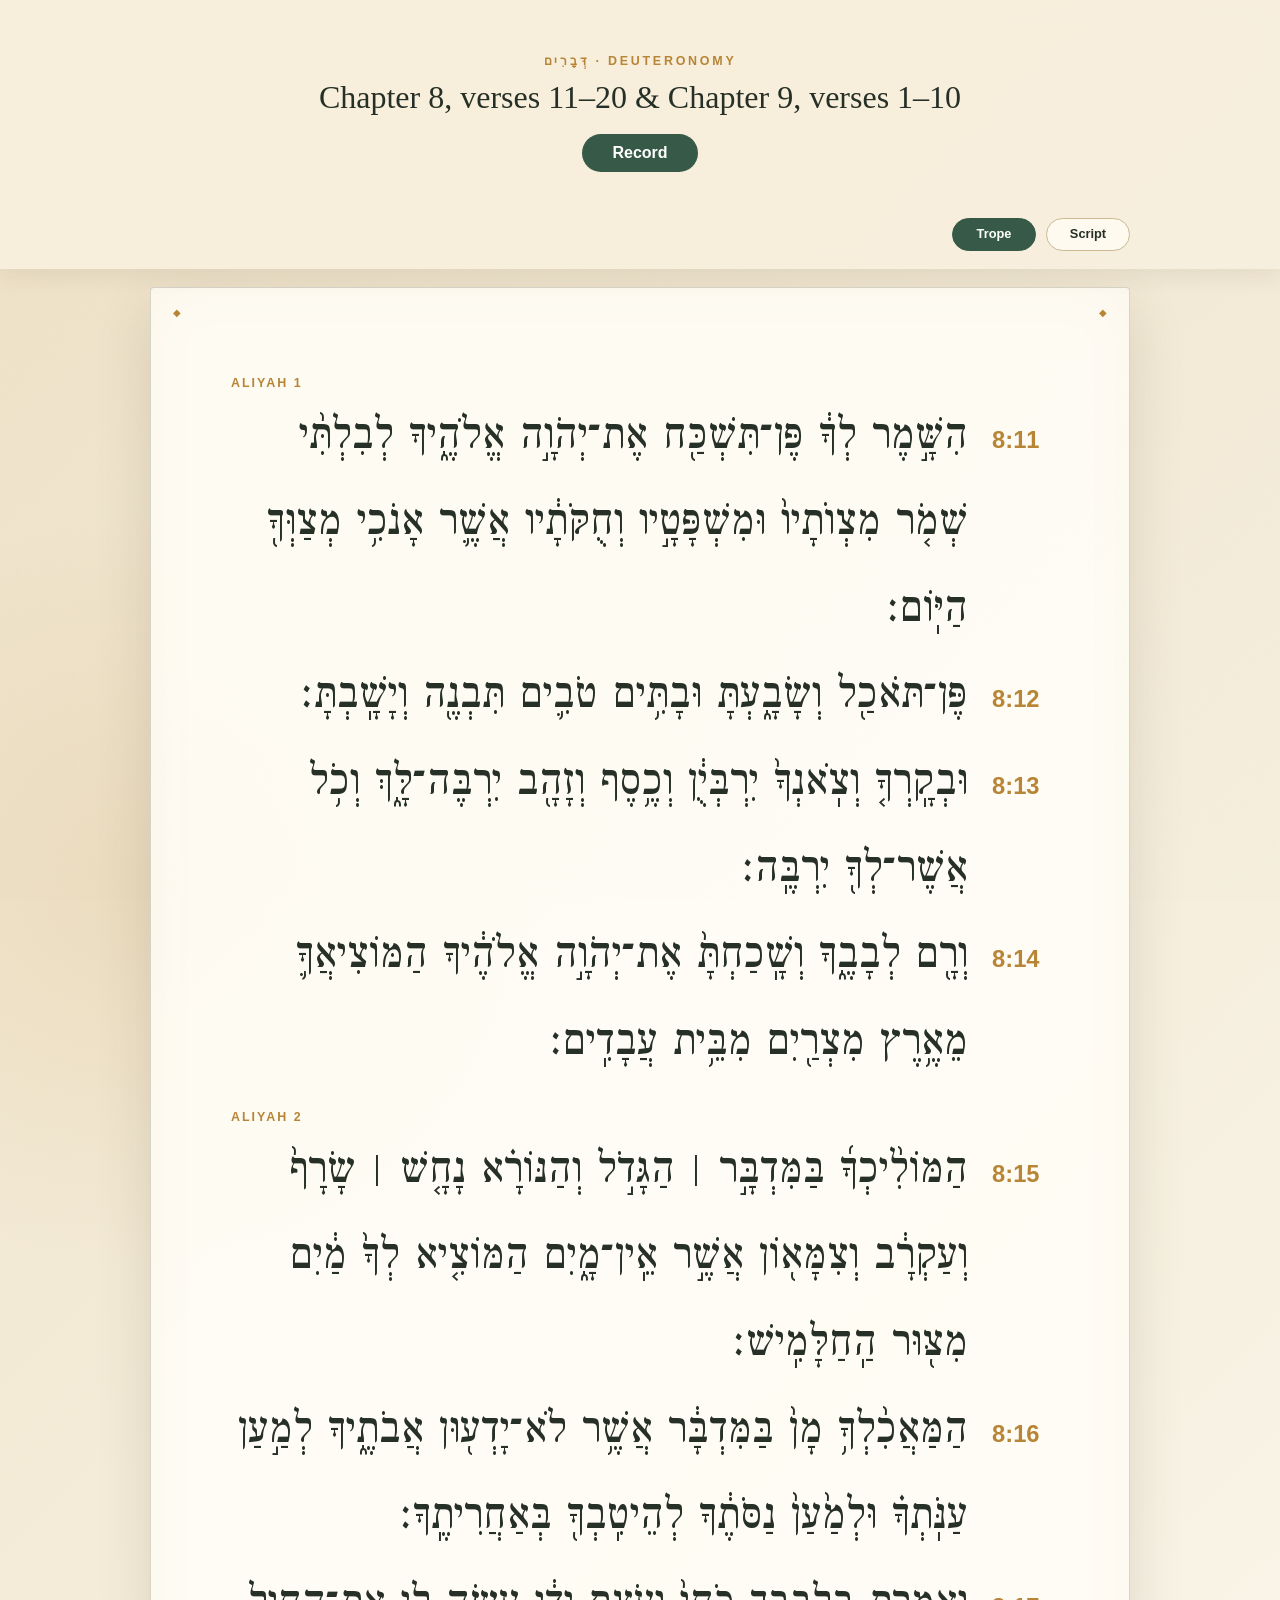
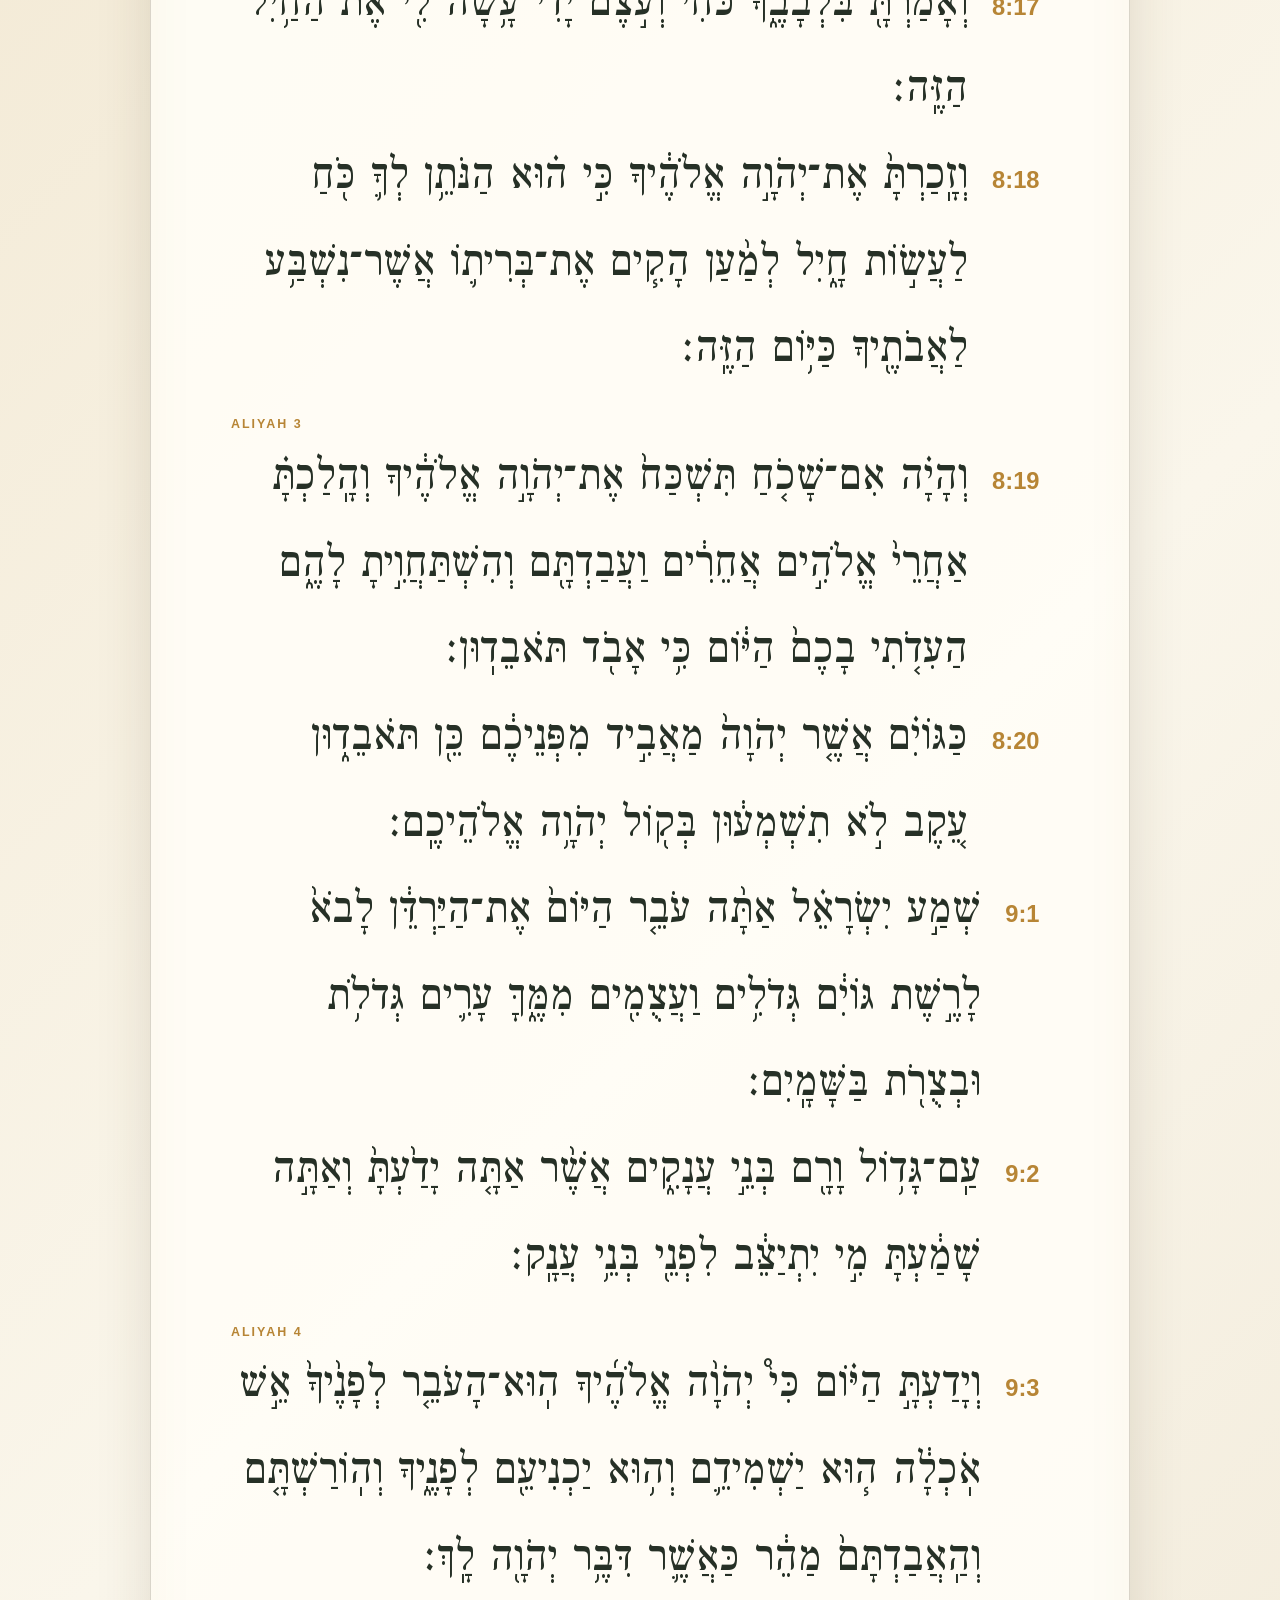
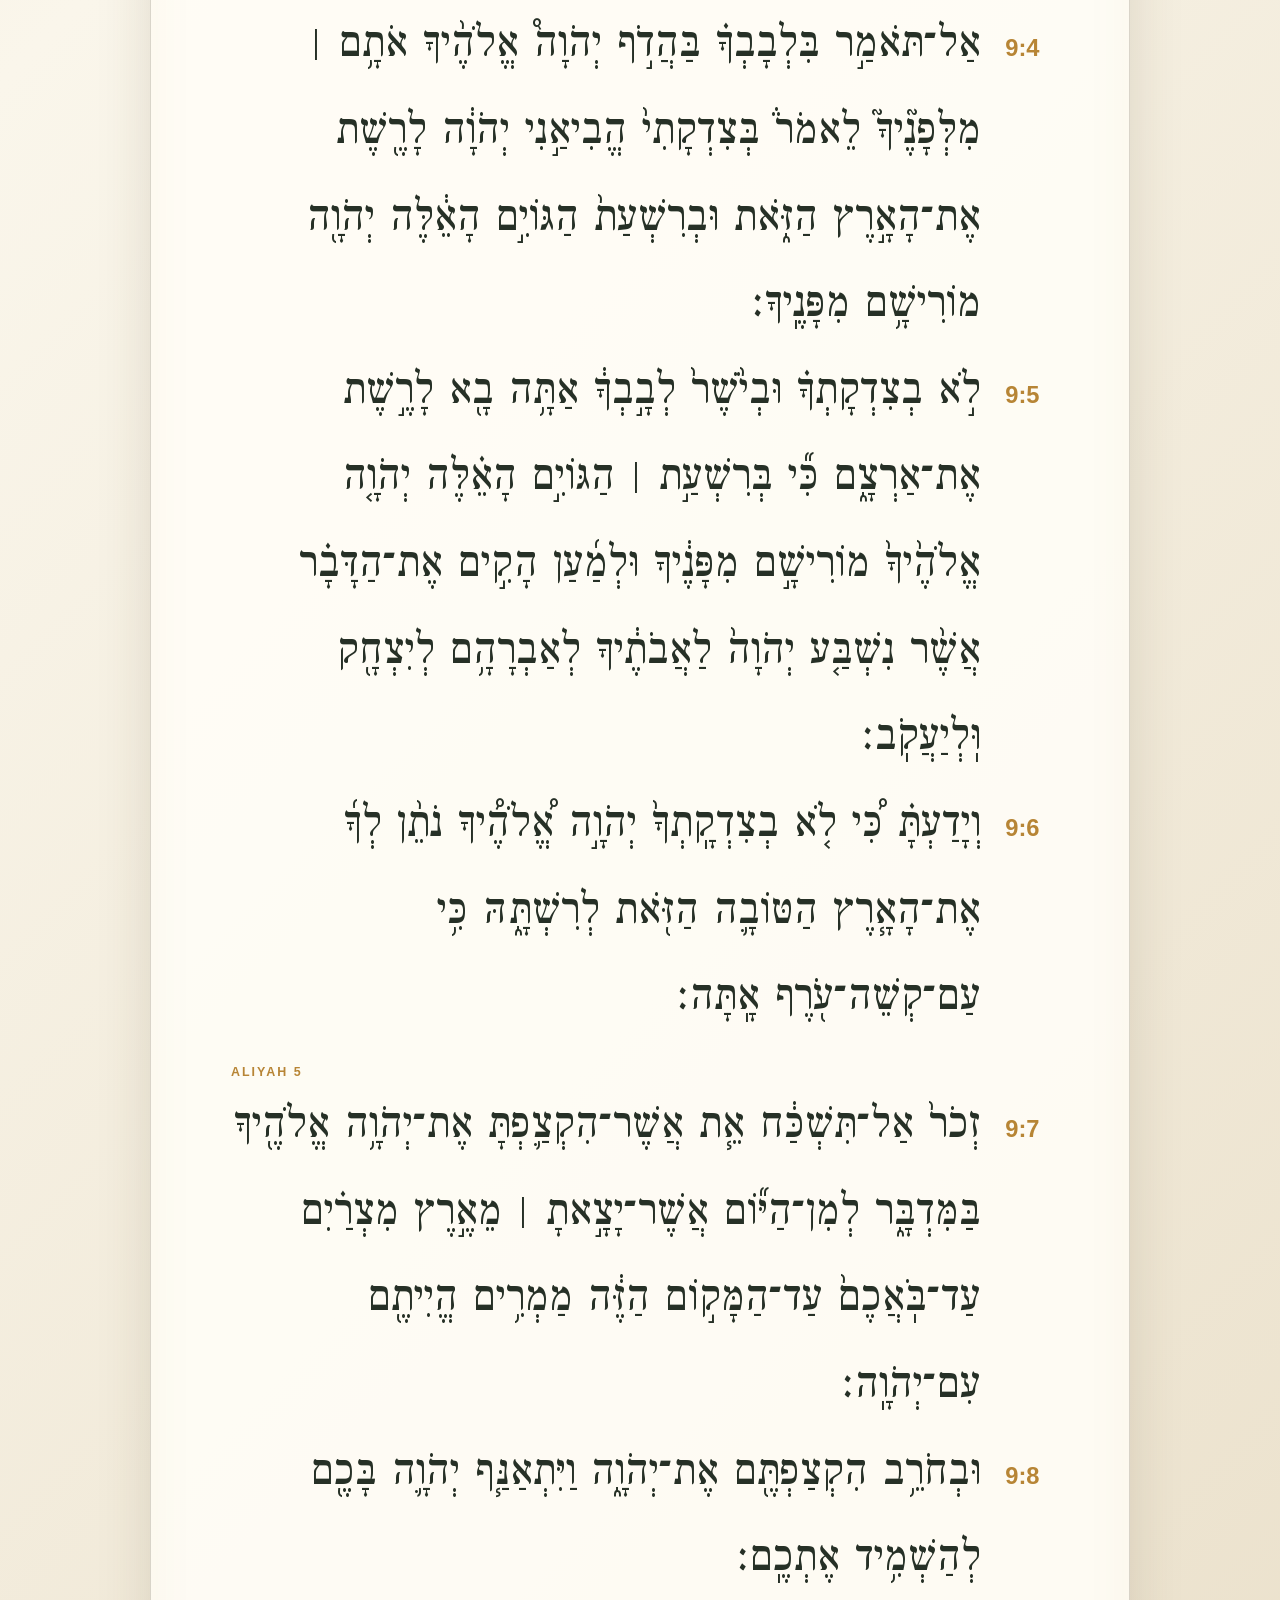
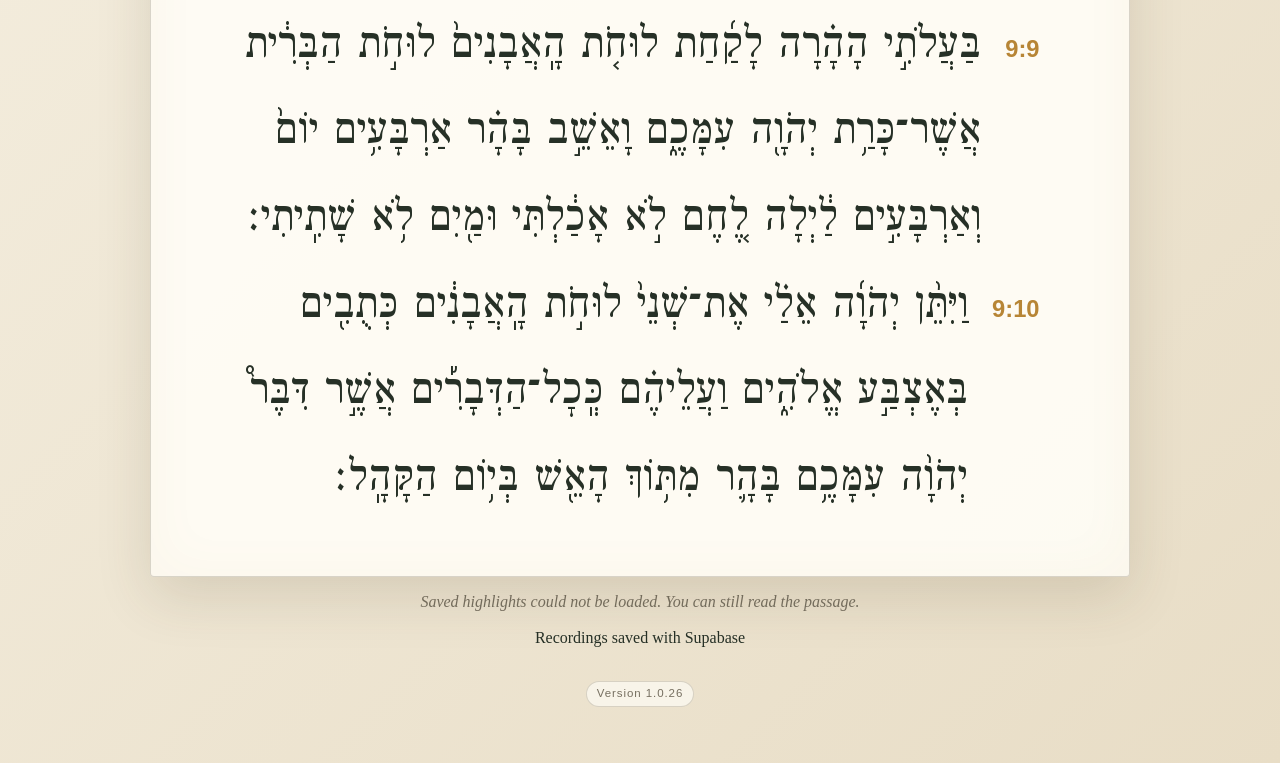
==== index.html @ 8d2f0dd7 "Hide status messages while Torah recording is active" ====
<!doctype html>
<html lang="en">
<head>
  <meta charset="utf-8">
  <meta name="viewport" content="width=device-width, initial-scale=1">
  <meta name="theme-color" content="#f3ead6">
  <title>Deuteronomy 8:11–20; 9:1–10 · Chant the Verses</title>
  <link rel="preconnect" href="https://fonts.googleapis.com">
  <link rel="preconnect" href="https://fonts.gstatic.com" crossorigin>
  <link href="https://fonts.googleapis.com/css2?family=Frank+Ruhl+Libre:wght@400;600;700&display=swap" rel="stylesheet">
  <link rel="stylesheet" href="styles.css?v=1.0.28">
</head>
<body>
  <main class="page">
    <header class="page-header">
      <p class="eyebrow">דְּבָרִים · DEUTERONOMY</p>
      <h1>Chapter 8, verses 11–20 &amp; Chapter 9, verses 1–10</h1>
      <div class="record-controls">
        <button id="record-button" type="button" aria-pressed="false" disabled>Record</button>
        <p id="record-status" role="status"></p>
      </div>

      <div class="display-controls" aria-label="Display options">
        <label class="audio-toggle" for="audio-toggle">
          <span>Audio</span>
          <input id="audio-toggle" type="checkbox" checked>
          <span class="audio-toggle-track" aria-hidden="true"></span>
        </label>
        <span class="display-controls-spacer" aria-hidden="true"></span>
        <button class="display-toggle active" id="trope-toggle" type="button" aria-pressed="true">Trope</button>
        <button class="display-toggle" id="script-toggle" type="button" aria-pressed="false">Script</button>
      </div>
    </header>

    <section class="passage-card" id="passage" aria-label="Deuteronomy chapter 8, verses 11 through 20 and chapter 9, verses 1 through 10"></section>

    <p class="status" id="status" aria-live="polite">Select words to create a phrase, or hover over a saved phrase to hear it.</p>
    <section class="recordings-card" id="current-recording" aria-labelledby="recordings-heading" hidden>
      <h2 id="recordings-heading">Current recording</h2>
      <p>Only your current recording is available here. Times are shown in Pacific time.</p>
      <div class="recordings-scroll">
        <table class="recordings-table">
          <thead><tr><th scope="col">Name</th><th scope="col">Start Time</th><th scope="col">Playback</th><th scope="col">Delete</th></tr></thead>
          <tbody id="recordings-list"></tbody>
        </table>
      </div>
    </section>
    <p class="audio-credit">Recordings saved with Supabase</p>
    <p class="version">Version 1.0.26</p>
  </main>
  <script src="app.js?v=1.0.25"></script>
  <script src="recordings.js?v=1.0.25"></script>
</body>
</html>
---- styles.css ----
@import url('https://fonts.googleapis.com/css2?family=Frank+Ruhl+Libre:wght@400;600;700&display=swap');

@font-face {
  font-family: "Taamey Frank CLM";
  src: url("fonts/taamey-frank/TTF/TaameyFrankCLM-Medium.ttf") format("truetype");
  font-style: normal;
  font-weight: 400;
  font-display: swap;
}

@font-face {
  font-family: "Stam Ashkenaz CLM";
  src: url("fonts/StamAshkenazCLM.ttf") format("truetype");
  font-style: normal;
  font-weight: 400;
  font-display: swap;
}

:root {
  color-scheme: light;
  --ink: #263026;
  --muted: #766f60;
  --paper: #fffdf7;
  --cream: #f3ead6;
  --gold: #b78535;
  --green: #365a47;
}

* { box-sizing: border-box; }

body {
  margin: 0;
  min-height: 100vh;
  color: var(--ink);
  background:
    radial-gradient(circle at 12% 16%, rgba(183,133,53,.12), transparent 24rem),
    linear-gradient(135deg, #eee1c6, #faf6eb 48%, #e8ddc6);
  font-family: Georgia, serif;
}

body::before {
  content: "";
  position: fixed;
  inset: 0;
  pointer-events: none;
  opacity: .15;
  background-image: url("data:image/svg+xml,%3Csvg xmlns='http://www.w3.org/2000/svg' width='90' height='90'%3E%3Cfilter id='n'%3E%3CfeTurbulence type='fractalNoise' baseFrequency='.8' numOctaves='3' stitchTiles='stitch'/%3E%3C/filter%3E%3Crect width='100%25' height='100%25' filter='url(%23n)' opacity='.2'/%3E%3C/svg%3E");
}

.page {
  width: min(980px, calc(100% - 32px));
  margin: 0 auto;
  padding: 72px 0 56px;
  text-align: center;
}

.page-header {
  position: sticky;
  z-index: 20;
  top: 0;
  margin: -72px calc(50% - 50vw) 18px;
  padding: 54px max(16px, calc((100vw - 980px) / 2)) 0;
  background: rgba(247, 239, 221, .96);
  box-shadow: 0 8px 20px rgba(72,57,31,.08);
  backdrop-filter: blur(8px);
}

.eyebrow {
  margin: 0 0 10px;
  color: var(--gold);
  font: 700 .78rem/1.2 Arial, sans-serif;
  letter-spacing: .22em;
}

h1 { margin: 0 0 18px; font-size: clamp(1.35rem, 3vw, 2rem); font-weight: 400; }

.display-controls {
  display: flex;
  justify-content: flex-end;
  gap: 10px;
  margin: 0;
  padding-bottom: 18px;
}

.display-controls-spacer { flex: 1; }

.audio-toggle {
  display: inline-flex;
  align-items: center;
  gap: 9px;
  color: var(--ink);
  cursor: pointer;
  font: 600 .8rem/1 Arial, sans-serif;
}

.audio-toggle input {
  position: absolute;
  width: 1px;
  height: 1px;
  opacity: 0;
}

.audio-toggle-track {
  position: relative;
  width: 42px;
  height: 24px;
  border: 1px solid #cab98f;
  border-radius: 999px;
  background: #e1d8c5;
  transition: background .16s, border-color .16s;
}

.audio-toggle-track::after {
  content: "";
  position: absolute;
  top: 3px;
  left: 3px;
  width: 16px;
  height: 16px;
  border-radius: 50%;
  background: white;
  box-shadow: 0 1px 3px rgba(38,48,38,.35);
  transition: transform .16s;
}

.audio-toggle input:checked + .audio-toggle-track {
  border-color: #294737;
  background: var(--green);
}

.audio-toggle input:checked + .audio-toggle-track::after { transform: translateX(18px); }
.audio-toggle input:focus-visible + .audio-toggle-track { outline: 3px solid rgba(54,90,71,.4); outline-offset: 3px; }
.audio-toggle:has(input:disabled) { color: var(--muted); cursor: default; }
.audio-toggle input:disabled + .audio-toggle-track { opacity: .65; }

.display-toggle {
  min-width: 84px;
  border: 1px solid #cab98f;
  border-radius: 999px;
  padding: 9px 16px;
  color: var(--ink);
  background: #fffaf0;
  cursor: pointer;
  font: 600 .8rem/1 Arial, sans-serif;
}

.display-toggle:hover, .display-toggle.active {
  border-color: var(--green);
  color: white;
  background: var(--green);
}

.display-toggle:focus-visible { outline: 3px solid rgba(54,90,71,.4); outline-offset: 3px; }

.passage-card {
  position: relative;
  display: block;
  width: 100%;
  padding: clamp(54px, 8vw, 88px) clamp(25px, 7vw, 80px) 50px;
  border: 1px solid rgba(82,70,45,.22);
  border-radius: 4px;
  color: var(--ink);
  background: rgba(255,253,247,.91);
  box-shadow: 0 20px 55px rgba(72,57,31,.14), inset 0 0 55px rgba(183,133,53,.04);
}

.passage-card::before, .passage-card::after {
  content: "◆";
  position: absolute;
  top: 18px;
  color: var(--gold);
  font-size: .65rem;
}
.passage-card::before { left: 22px; }
.passage-card::after { right: 22px; }

.aliyah-heading {
  margin: 1.65em 0 .45em;
  color: var(--gold);
  font: 700 .78rem/1.2 Arial, sans-serif;
  letter-spacing: .16em;
  text-align: left;
  text-transform: uppercase;
}

.aliyah-heading:first-child { margin-top: 0; }

.verse-row {
  display: flex;
  align-items: baseline;
  gap: .35em;
  text-align: right;
  font-family: "Taamey Frank CLM", "FrankRuehl", "Frank Ruhl Libre", "Times New Roman", serif;
  font-size: clamp(1.7rem, 4.1vw, 2.85rem);
  line-height: 1.9;
}

.verse-number {
  direction: ltr;
  flex: 0 0 auto;
  border: 0;
  border-radius: 999px;
  padding: .15em .4em;
  color: var(--gold);
  background: transparent;
  cursor: pointer;
  font: 600 .52em/1 Arial, sans-serif;
}

.verse-number:hover, .verse-number.playing { color: white; background: var(--green); }
.verse-number:focus-visible { outline: 3px solid rgba(54,90,71,.4); outline-offset: 3px; }
.verse-number:disabled { opacity: .55; cursor: wait; }
.verse-line { unicode-bidi: isolate; }
.word {
  border-radius: .12em;
  box-decoration-break: clone;
  -webkit-box-decoration-break: clone;
}
.word.highlight-1 { color: #76500f; background: #f3d88e; }
.word.highlight-2 { color: #244b3a; background: #bcdac8; }
.word-space.highlight-1 { background: #f3d88e; }
.word-space.highlight-2 { background: #bcdac8; }
.word[data-group-id], .word-space[data-group-id] { cursor: pointer; }
.word.audio-active {
  color: #17251d;
  font-weight: 700;
}
.word-space.audio-active { font-weight: 700; }

.group-audio-controls {
  display: inline-flex;
  direction: ltr;
  gap: 3px;
  margin: 0 .2em;
  vertical-align: middle;
}

.group-audio-button {
  display: inline-grid;
  width: 2em;
  height: 2em;
  place-items: center;
  border: 1px solid #cab98f;
  border-radius: 999px;
  padding: 0;
  color: var(--green);
  background: #fffaf0;
  cursor: pointer;
  font: 600 .34em/1 Arial, sans-serif;
}

/* Temporarily hide the optional audio controls. */
.audio-toggle,
.group-audio-controls { display: none; }

.group-audio-button:hover { color: white; background: var(--green); border-color: var(--green); }
.group-audio-button.record-group { color: #a43f32; }
.group-audio-button.recording { color: white; background: #a43f32; border-color: #a43f32; animation: recording-pulse 1.2s infinite; }
.group-audio-button:disabled { opacity: .55; cursor: wait; }

@keyframes recording-pulse { 50% { transform: scale(.88); opacity: .75; } }

.script-mode .verse-row {
  font-family: "Stam Ashkenaz CLM", "Taamey Frank CLM", "Frank Ruhl Libre", serif;
  line-height: 1.65;
}

.script-mode .word[class*="highlight-"], .script-mode .word-space[class*="highlight-"] { color: inherit; background: transparent; }
.script-mode .audio-active { font-weight: inherit; }

.corner { position: absolute; top: 16px; left: 50%; transform: translateX(-50%); color: var(--gold); font-family: "FrankRuehl", "Frank Ruhl Libre", serif; }

.verse-text {
  display: block;
  font-family: "Taamey Frank CLM", "FrankRuehl", "Frank Ruhl Libre", "Times New Roman", serif;
  font-size: clamp(2.15rem, 6.2vw, 4.8rem);
  font-weight: 400;
  line-height: 1.95;
  unicode-bidi: isolate;
}

.verse-text span {
  display: inline-block;
  padding: 0 .035em;
  border-radius: .12em;
  transition: color .16s, background .16s, transform .16s;
}


.verse-text span.active { color: #8a5b12; background: #f6e8c5; transform: translateY(-2px); }
.play-hint { display: block; margin-top: 18px; color: var(--muted); direction: ltr; font: .75rem/1 Arial, sans-serif; letter-spacing: .12em; text-transform: uppercase; }
.play-icon { color: var(--gold); margin-right: 6px; }

.controls { display: flex; justify-content: center; align-items: center; gap: 20px; margin: 24px 0 8px; }
.play-button, select { border: 1px solid #cab98f; background: #fffaf0; color: var(--ink); border-radius: 999px; padding: 10px 18px; font: 600 .85rem Arial, sans-serif; }
.play-button { cursor: pointer; }
.play-button:hover { background: var(--green); color: white; border-color: var(--green); }
.controls label { color: var(--muted); font: .78rem Arial, sans-serif; }
select { margin-left: 6px; padding: 8px 12px; }
.status { min-height: 1.3em; color: var(--muted); font-style: italic; }
.version {
  display: inline-block;
  margin: 18px 0 0;
  border: 1px solid rgba(82,70,45,.2);
  border-radius: 999px;
  padding: 6px 10px;
  color: var(--muted);
  background: rgba(255,253,247,.65);
  font: .72rem/1 Arial, sans-serif;
  letter-spacing: .08em;
}

.translation { max-width: 650px; margin: 38px auto 0; padding-top: 25px; border-top: 1px solid rgba(82,70,45,.2); }
.translation h2 { margin: 0 0 8px; color: var(--gold); font: 700 .72rem Arial, sans-serif; letter-spacing: .18em; text-transform: uppercase; }
.translation p { margin: 0; font-size: 1.08rem; line-height: 1.65; }

@media (max-width: 560px) {
  .page { padding-top: 38px; }
  .page-header { margin-top: -38px; padding-top: 28px; }
  .verse-text { line-height: 1.8; }
  .controls { flex-direction: column; gap: 10px; }
}

@media (prefers-reduced-motion: reduce) { * { transition: none !important; animation: none !important; } }
.record-controls { margin: 0 auto 16px; }
#record-button { padding: 10px 30px; border: 0; border-radius: 24px; background: var(--green); color: white; font: 600 1rem Arial, sans-serif; cursor: pointer; }
#record-button[aria-pressed="true"] { background: #a63232; }
#record-button:disabled { opacity: .6; cursor: wait; }
#record-status { margin: 10px 0 0; min-height: 1.4em; color: var(--muted); font: .9rem Arial, sans-serif; }
#record-button[aria-pressed="true"] + #record-status { display: none; }
.recordings-card { margin: 24px 0; padding: 20px; background: var(--paper); border: 1px solid #d9c9a8; border-radius: 12px; }
.recordings-card h2 { margin-top: 0; font-weight: 400; }
.recordings-card p { color: var(--muted); font-size: .85rem; }
.recordings-scroll { overflow-x: auto; }
.recordings-table { width: 100%; border-collapse: collapse; text-align: left; font: .9rem Arial, sans-serif; }
.recordings-table th, .recordings-table td { padding: 12px 8px; border-bottom: 1px solid #e4dac5; }
.recordings-table input { width: 100%; min-width: 130px; padding: 8px; border: 1px solid #d9c9a8; border-radius: 5px; background: transparent; color: var(--ink); }
.recordings-table audio { width: 240px; }
.recordings-table button { padding: 8px 12px; border: 1px solid #c5a6a0; border-radius: 5px; background: transparent; color: #942f2f; cursor: pointer; }
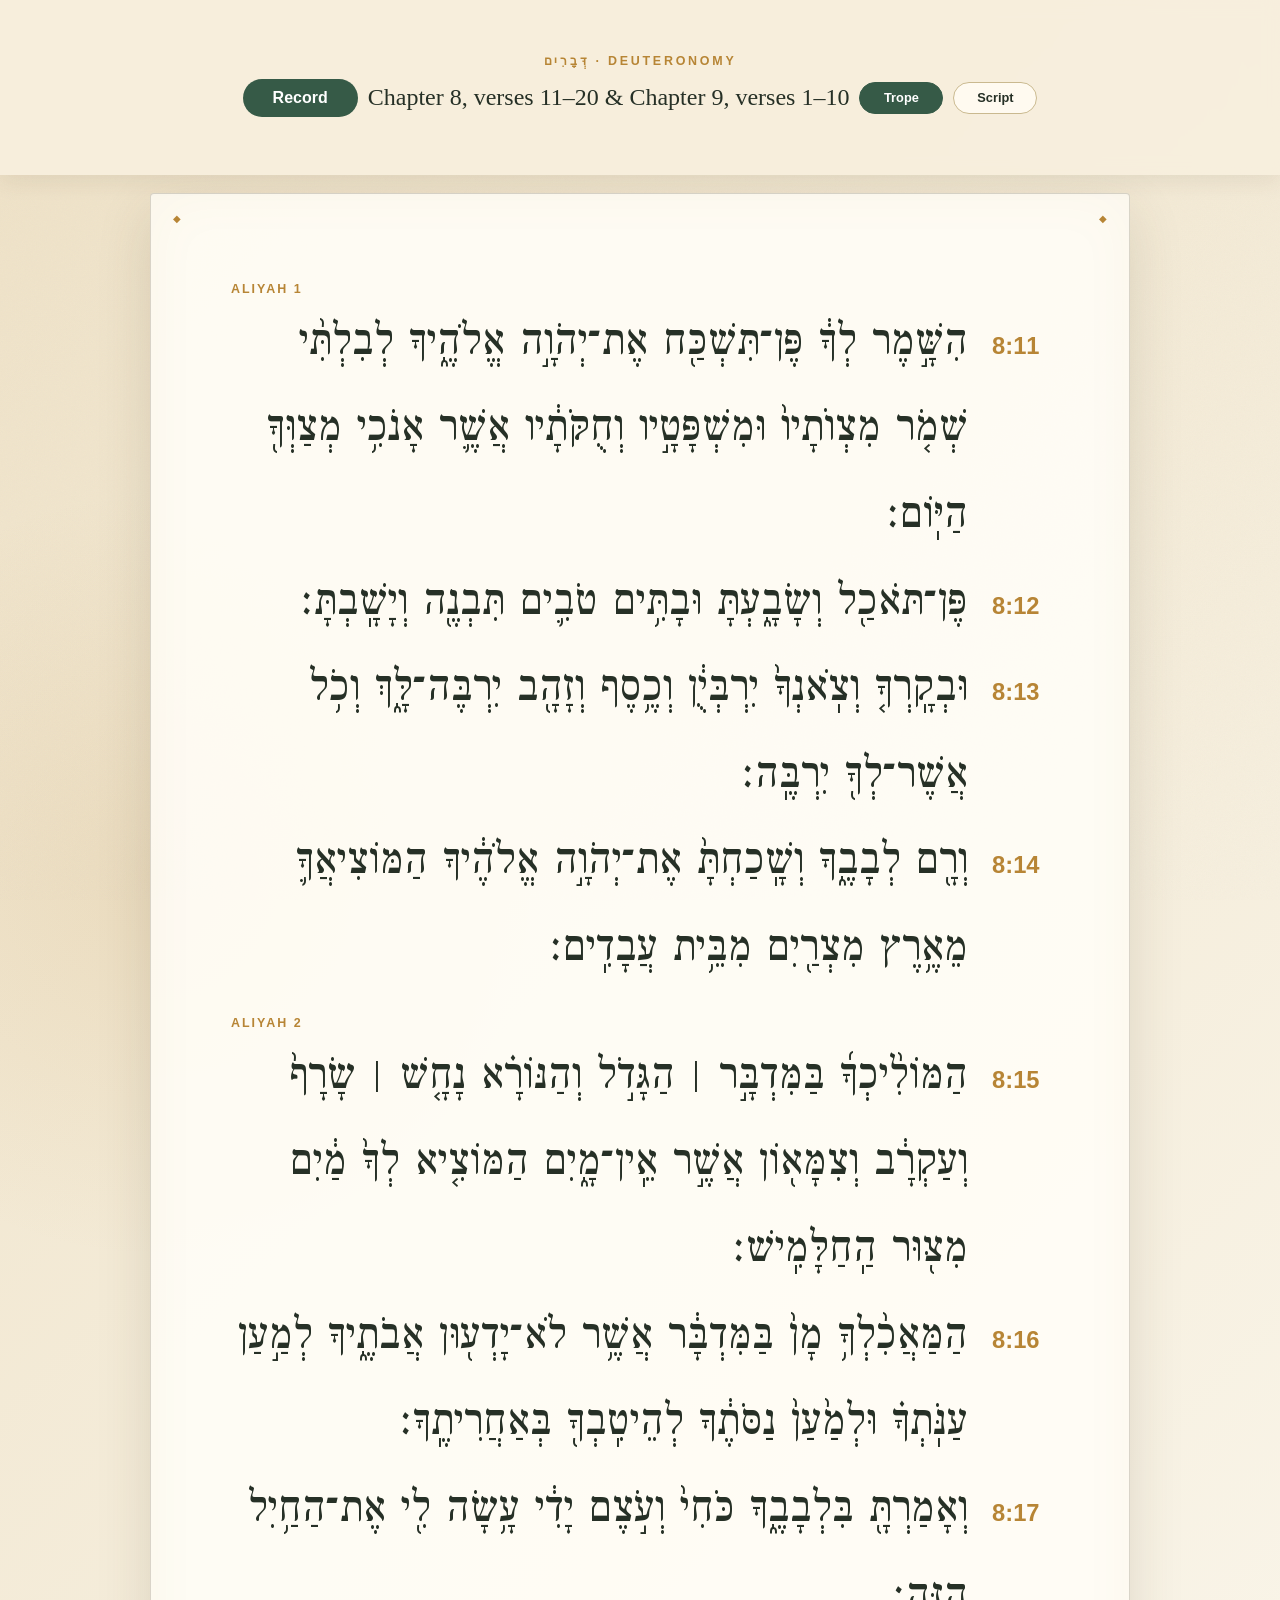
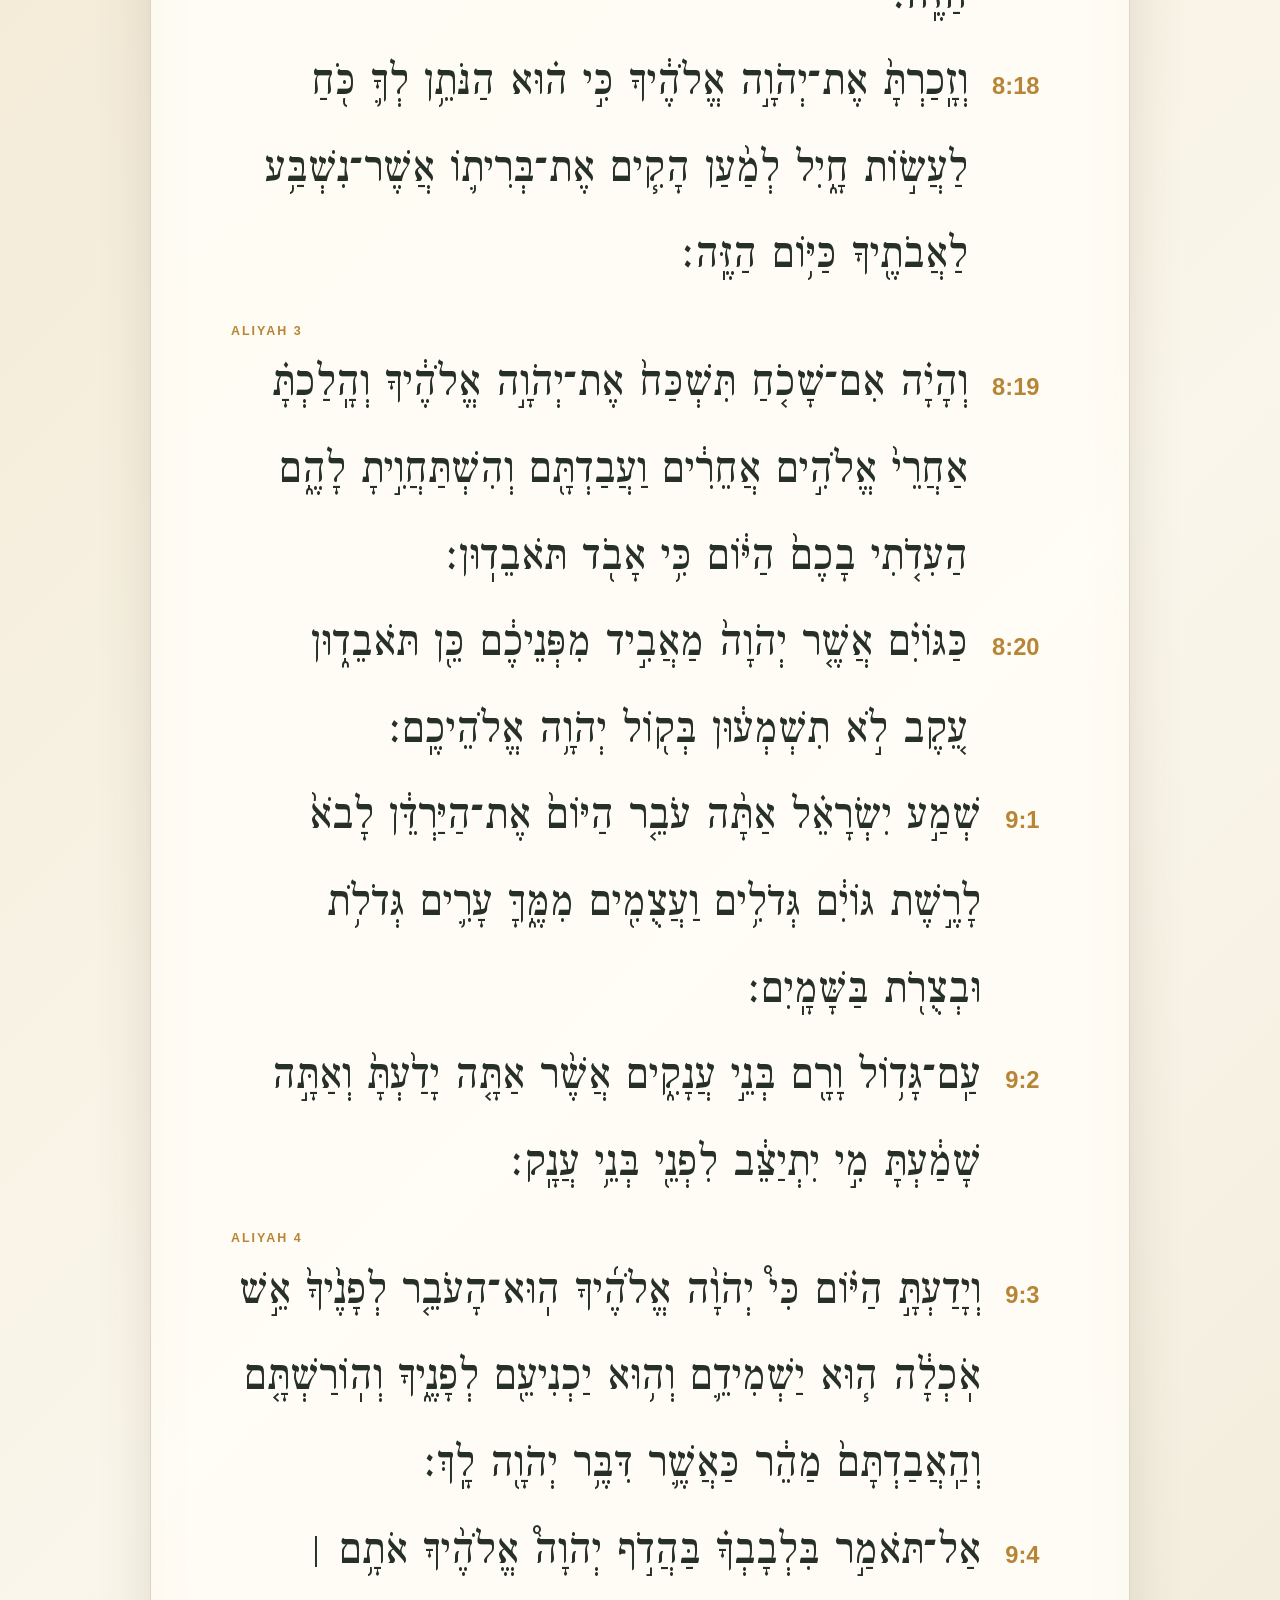
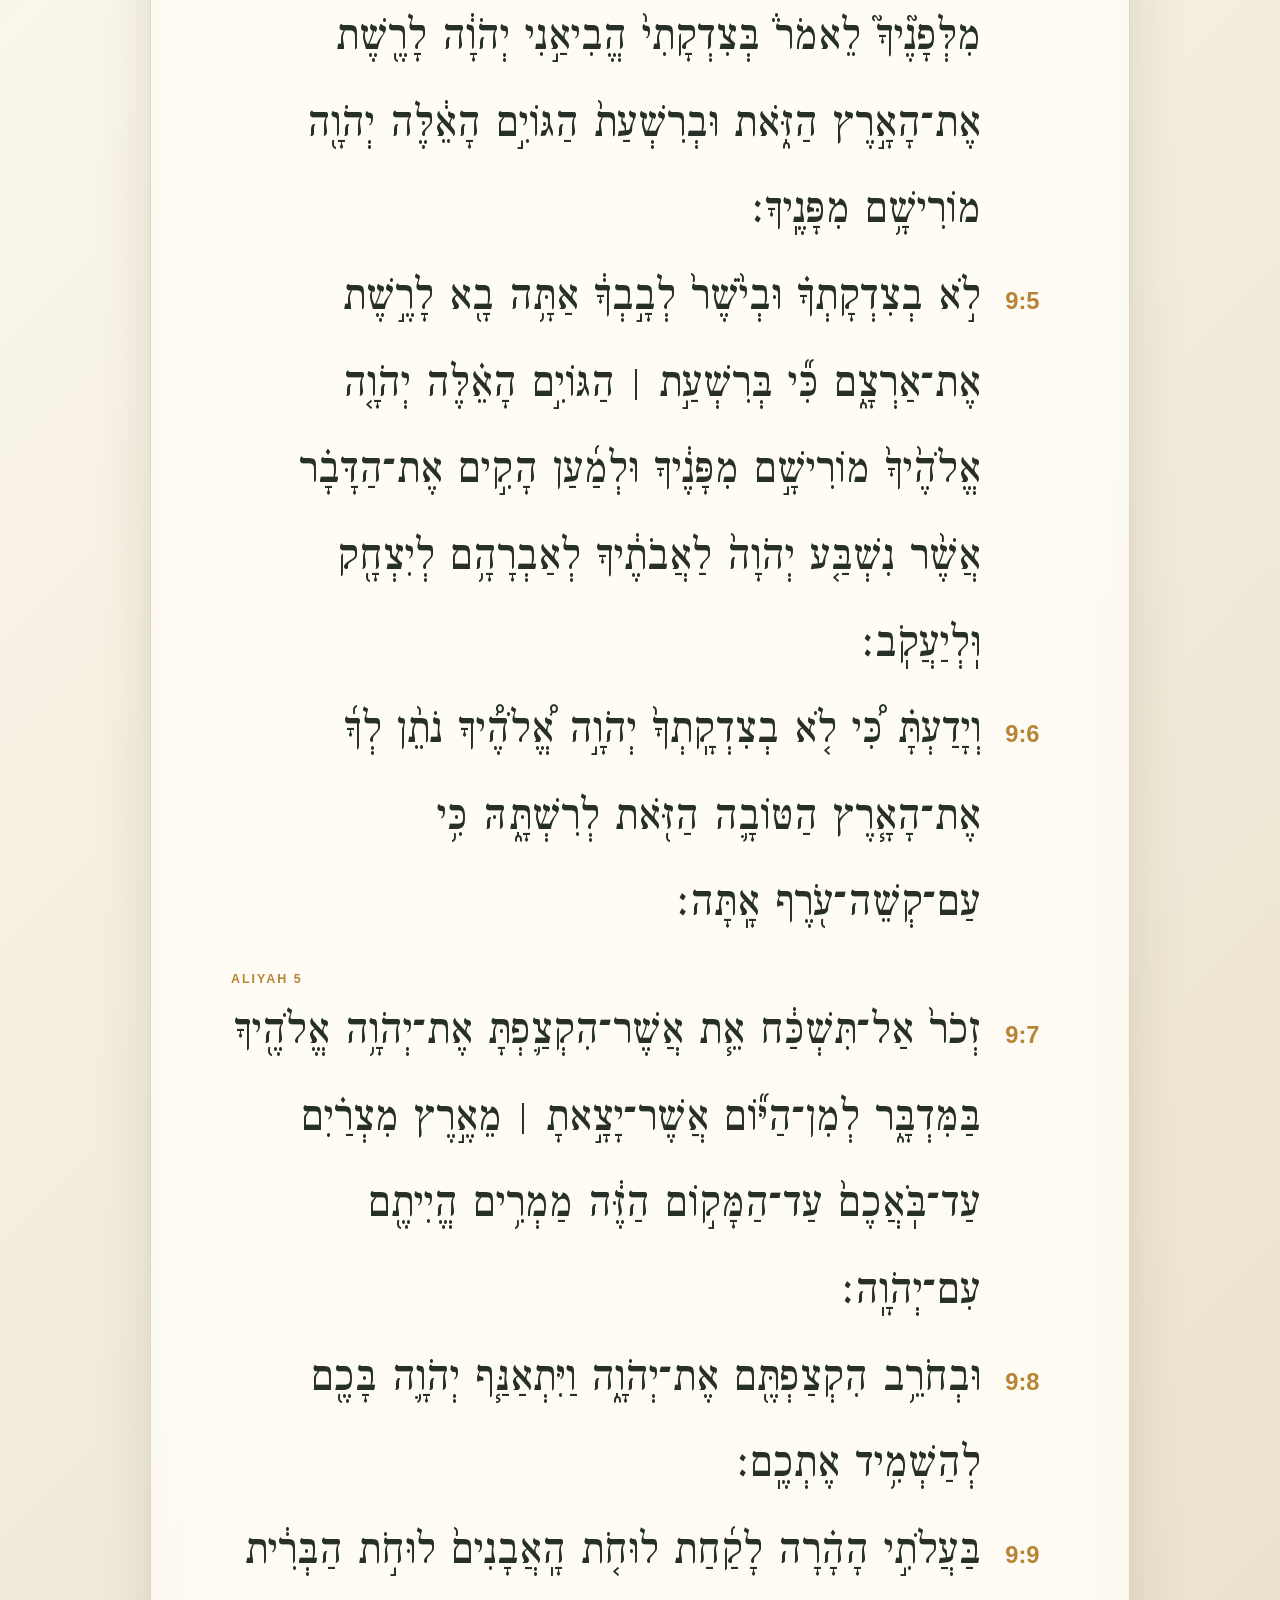
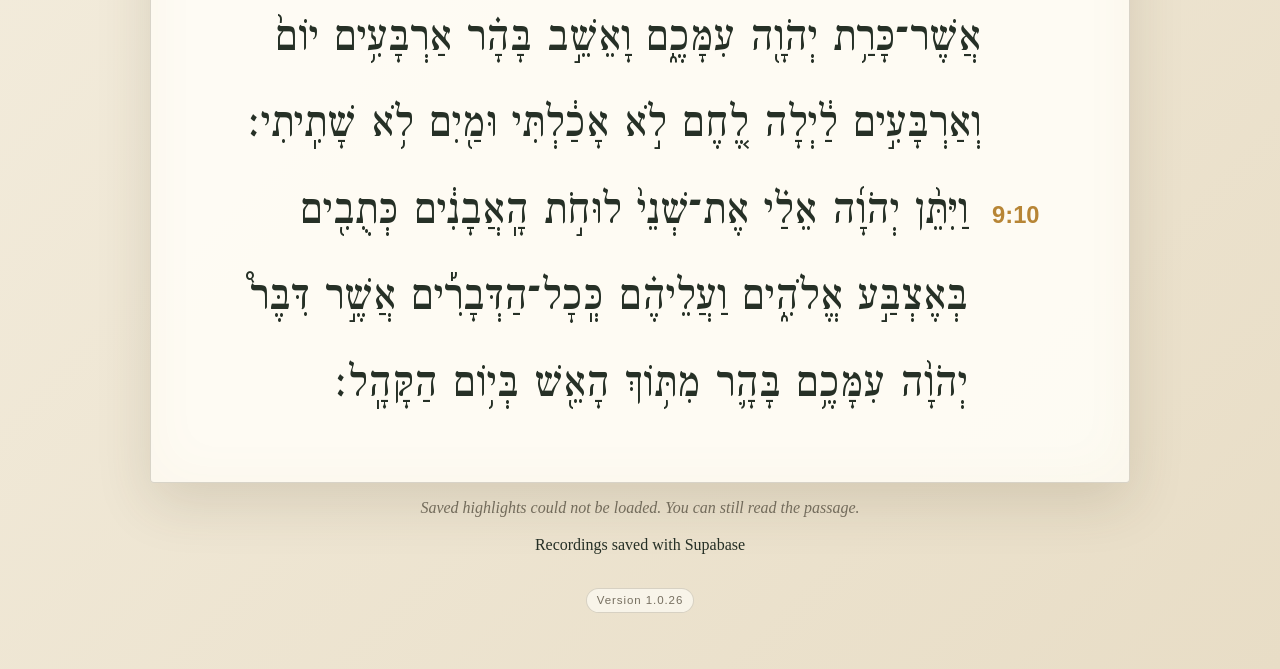
==== commit b617ab5d: "Rearrange passage heading controls" ====
--- a/index.html
+++ b/index.html
@@ -8,27 +8,28 @@
   <link rel="preconnect" href="https://fonts.googleapis.com">
   <link rel="preconnect" href="https://fonts.gstatic.com" crossorigin>
   <link href="https://fonts.googleapis.com/css2?family=Frank+Ruhl+Libre:wght@400;600;700&display=swap" rel="stylesheet">
-  <link rel="stylesheet" href="styles.css?v=1.0.28">
+  <link rel="stylesheet" href="styles.css?v=1.0.29">
 </head>
 <body>
   <main class="page">
     <header class="page-header">
       <p class="eyebrow">דְּבָרִים · DEUTERONOMY</p>
-      <h1>Chapter 8, verses 11–20 &amp; Chapter 9, verses 1–10</h1>
-      <div class="record-controls">
+      <div class="passage-heading">
         <button id="record-button" type="button" aria-pressed="false" disabled>Record</button>
-        <p id="record-status" role="status"></p>
+        <h1>Chapter 8, verses 11–20 &amp; Chapter 9, verses 1–10</h1>
+        <div class="display-controls" role="group" aria-label="Display options">
+          <button class="display-toggle active" id="trope-toggle" type="button" aria-pressed="true">Trope</button>
+          <button class="display-toggle" id="script-toggle" type="button" aria-pressed="false">Script</button>
+        </div>
       </div>
+      <p id="record-status" role="status"></p>
 
-      <div class="display-controls" aria-label="Display options">
+      <div class="audio-controls">
         <label class="audio-toggle" for="audio-toggle">
           <span>Audio</span>
           <input id="audio-toggle" type="checkbox" checked>
           <span class="audio-toggle-track" aria-hidden="true"></span>
         </label>
-        <span class="display-controls-spacer" aria-hidden="true"></span>
-        <button class="display-toggle active" id="trope-toggle" type="button" aria-pressed="true">Trope</button>
-        <button class="display-toggle" id="script-toggle" type="button" aria-pressed="false">Script</button>
       </div>
     </header>
 
--- a/styles.css
+++ b/styles.css
@@ -72,17 +72,27 @@
   letter-spacing: .22em;
 }
 
-h1 { margin: 0 0 18px; font-size: clamp(1.35rem, 3vw, 2rem); font-weight: 400; }
+.passage-heading {
+  display: flex;
+  flex-wrap: wrap;
+  justify-content: center;
+  align-items: center;
+  gap: 10px;
+}
+
+.passage-heading h1 {
+  max-width: calc(100% - 10rem);
+  margin: 0;
+  font-size: clamp(1rem, 2.2vw, 1.5rem);
+  font-weight: 400;
+}
 
 .display-controls {
   display: flex;
-  justify-content: flex-end;
   gap: 10px;
-  margin: 0;
-  padding-bottom: 18px;
-}
-
-.display-controls-spacer { flex: 1; }
+}
+
+.audio-controls { padding: 10px 0 18px; text-align: left; }
 
 .audio-toggle {
   display: inline-flex;
@@ -322,12 +332,11 @@
 }
 
 @media (prefers-reduced-motion: reduce) { * { transition: none !important; animation: none !important; } }
-.record-controls { margin: 0 auto 16px; }
 #record-button { padding: 10px 30px; border: 0; border-radius: 24px; background: var(--green); color: white; font: 600 1rem Arial, sans-serif; cursor: pointer; }
 #record-button[aria-pressed="true"] { background: #a63232; }
 #record-button:disabled { opacity: .6; cursor: wait; }
 #record-status { margin: 10px 0 0; min-height: 1.4em; color: var(--muted); font: .9rem Arial, sans-serif; }
-#record-button[aria-pressed="true"] + #record-status { display: none; }
+.passage-heading:has(#record-button[aria-pressed="true"]) + #record-status { display: none; }
 .recordings-card { margin: 24px 0; padding: 20px; background: var(--paper); border: 1px solid #d9c9a8; border-radius: 12px; }
 .recordings-card h2 { margin-top: 0; font-weight: 400; }
 .recordings-card p { color: var(--muted); font-size: .85rem; }
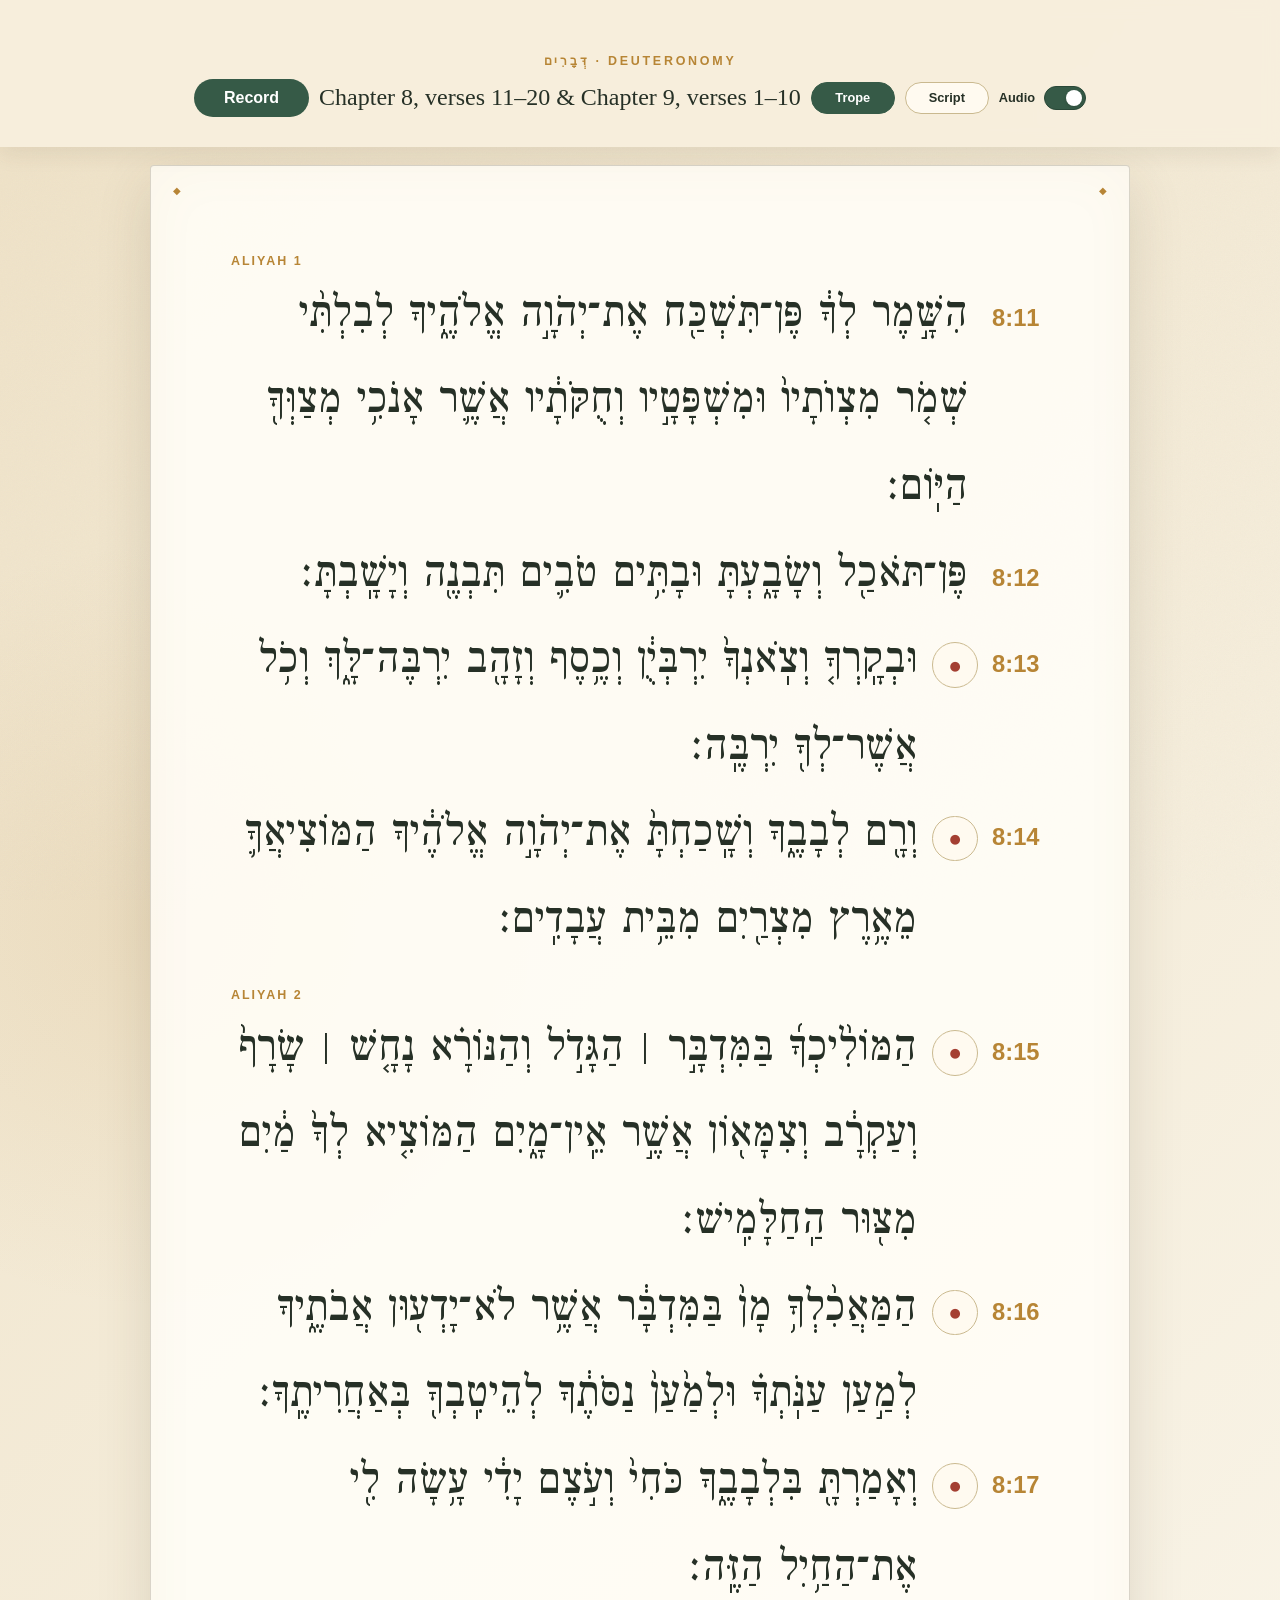
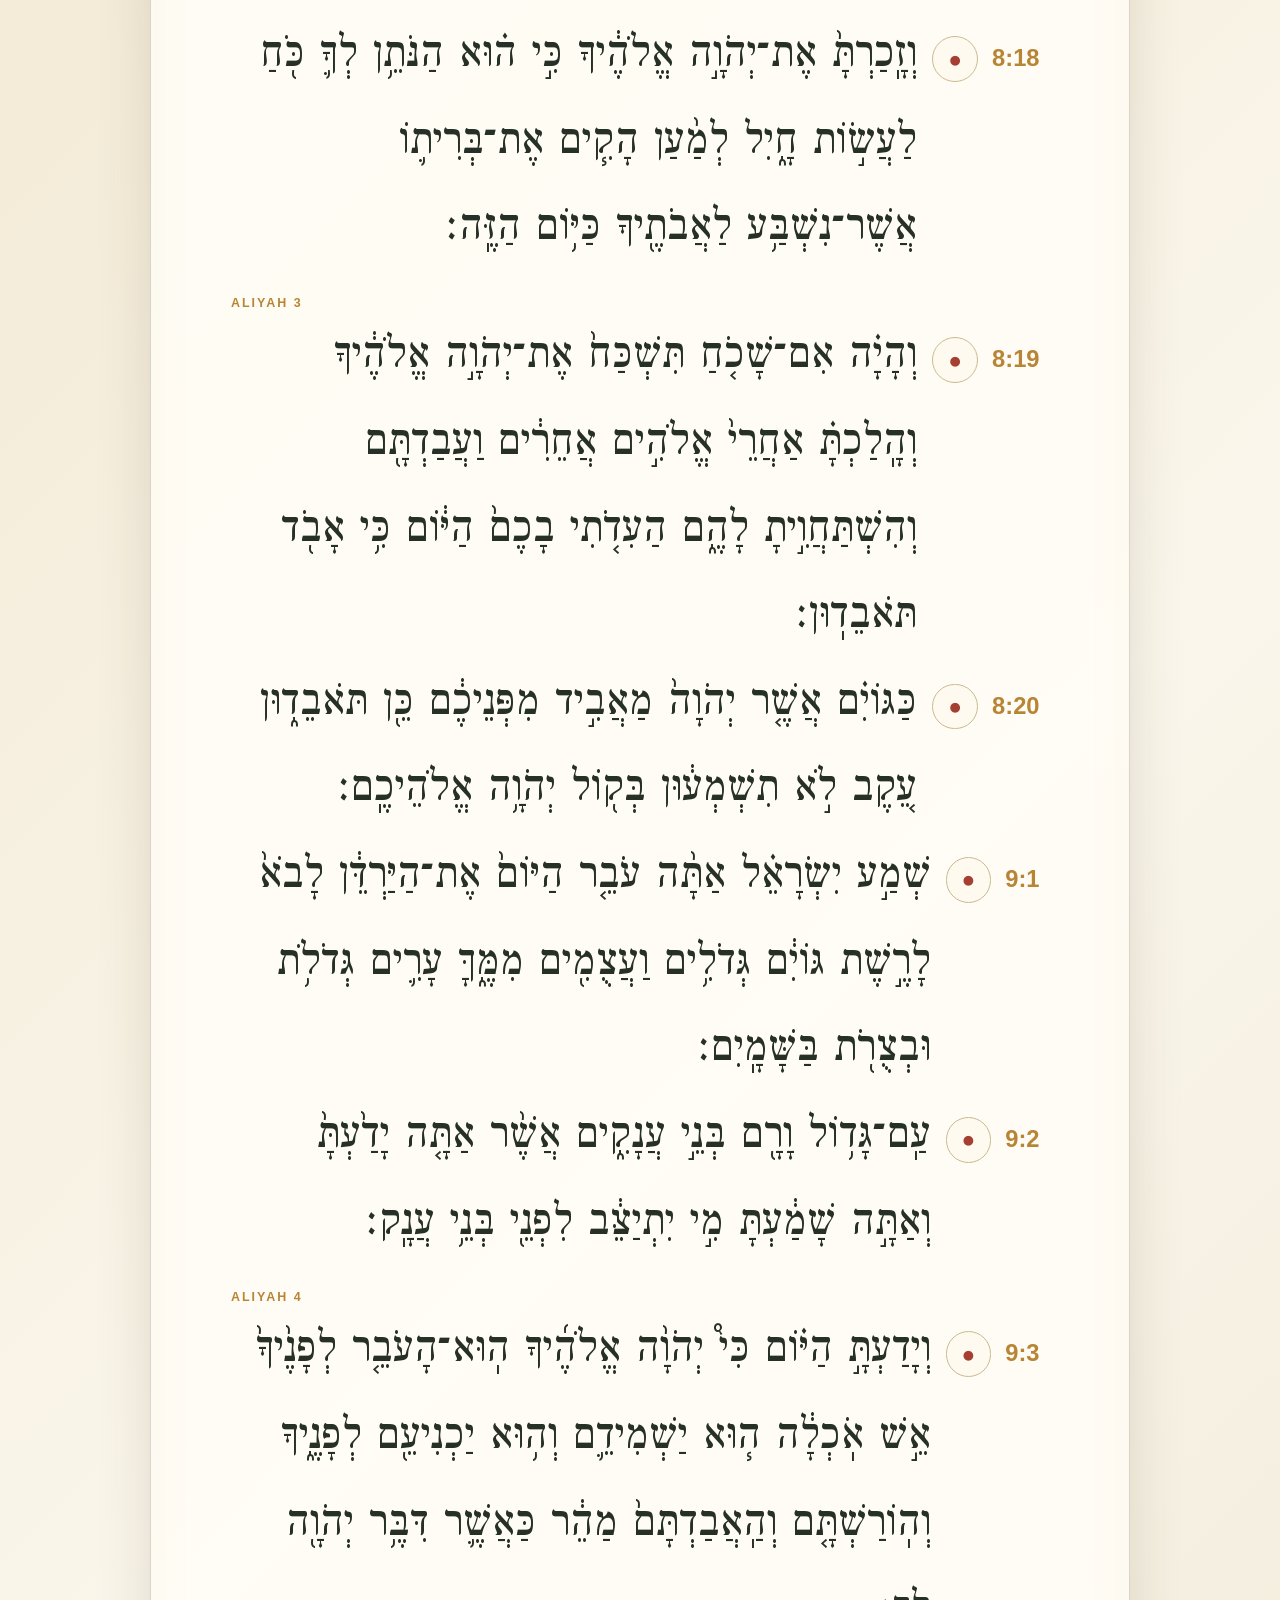
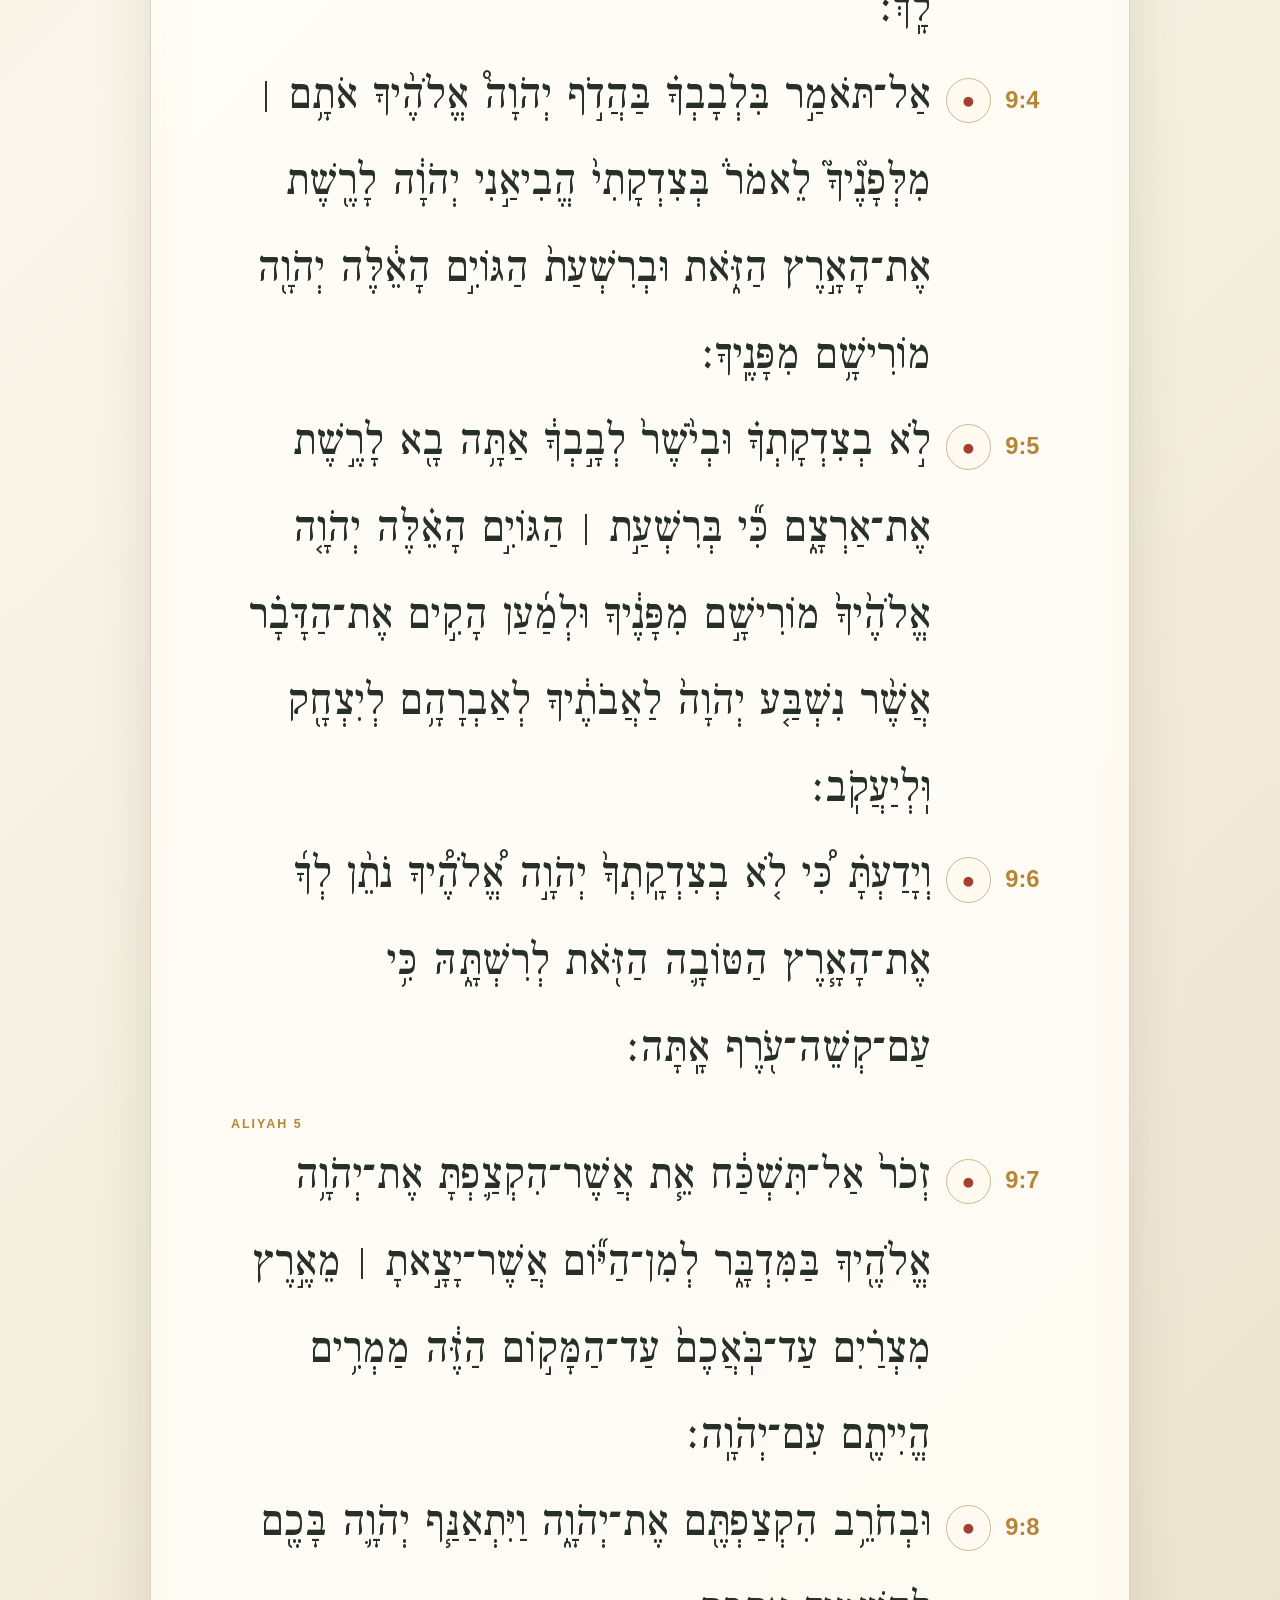
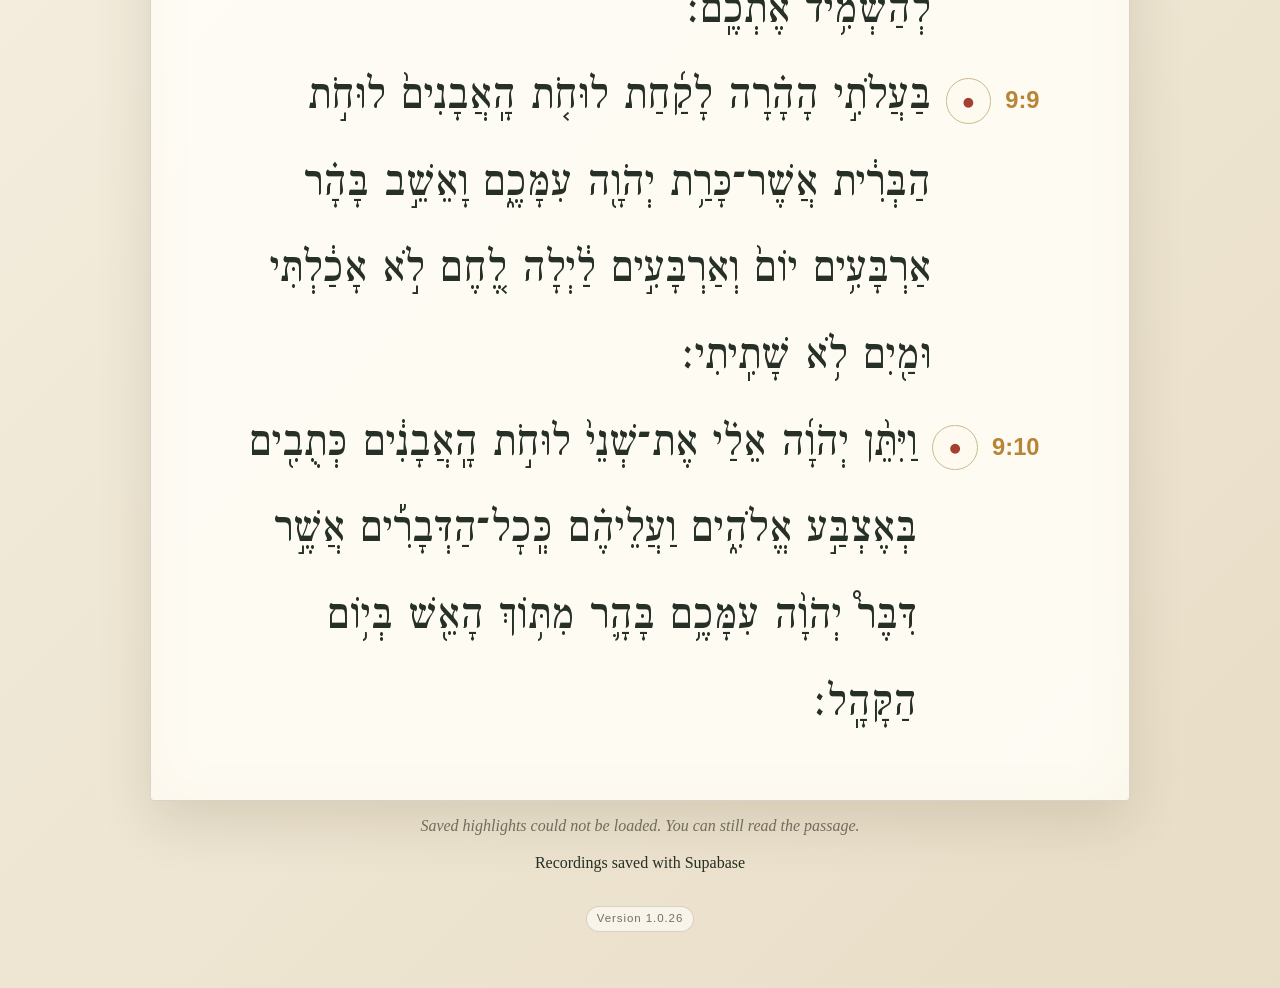
==== commit 67743a55: "Enable verse recording and restore the audio switch" ====
--- a/index.html
+++ b/index.html
@@ -8,7 +8,7 @@
   <link rel="preconnect" href="https://fonts.googleapis.com">
   <link rel="preconnect" href="https://fonts.gstatic.com" crossorigin>
   <link href="https://fonts.googleapis.com/css2?family=Frank+Ruhl+Libre:wght@400;600;700&display=swap" rel="stylesheet">
-  <link rel="stylesheet" href="styles.css?v=1.0.29">
+  <link rel="stylesheet" href="styles.css?v=1.0.30">
 </head>
 <body>
   <main class="page">
@@ -20,17 +20,14 @@
         <div class="display-controls" role="group" aria-label="Display options">
           <button class="display-toggle active" id="trope-toggle" type="button" aria-pressed="true">Trope</button>
           <button class="display-toggle" id="script-toggle" type="button" aria-pressed="false">Script</button>
+          <label class="audio-toggle" for="audio-toggle">
+            <span>Audio</span>
+            <input id="audio-toggle" type="checkbox" role="switch" checked>
+            <span class="audio-toggle-track" aria-hidden="true"></span>
+          </label>
         </div>
       </div>
       <p id="record-status" role="status"></p>
-
-      <div class="audio-controls">
-        <label class="audio-toggle" for="audio-toggle">
-          <span>Audio</span>
-          <input id="audio-toggle" type="checkbox" checked>
-          <span class="audio-toggle-track" aria-hidden="true"></span>
-        </label>
-      </div>
     </header>
 
     <section class="passage-card" id="passage" aria-label="Deuteronomy chapter 8, verses 11 through 20 and chapter 9, verses 1 through 10"></section>
@@ -49,7 +46,7 @@
     <p class="audio-credit">Recordings saved with Supabase</p>
     <p class="version">Version 1.0.26</p>
   </main>
-  <script src="app.js?v=1.0.25"></script>
-  <script src="recordings.js?v=1.0.25"></script>
+  <script src="app.js?v=1.0.30"></script>
+  <script src="recordings.js?v=1.0.30"></script>
 </body>
 </html>
--- a/styles.css
+++ b/styles.css
@@ -89,10 +89,12 @@
 
 .display-controls {
   display: flex;
+  flex: none;
+  max-width: 100%;
+  justify-content: center;
+  flex-wrap: wrap;
   gap: 10px;
 }
-
-.audio-controls { padding: 10px 0 18px; text-align: left; }
 
 .audio-toggle {
   display: inline-flex;
@@ -220,6 +222,7 @@
 .verse-number:hover, .verse-number.playing { color: white; background: var(--green); }
 .verse-number:focus-visible { outline: 3px solid rgba(54,90,71,.4); outline-offset: 3px; }
 .verse-number:disabled { opacity: .55; cursor: wait; }
+.verse-actions { display: inline-flex; align-items: center; flex: 0 0 auto; gap: .1em; }
 .verse-line { unicode-bidi: isolate; }
 .word {
   border-radius: .12em;
@@ -259,10 +262,10 @@
   font: 600 .34em/1 Arial, sans-serif;
 }
 
-/* Temporarily hide the optional audio controls. */
-.audio-toggle,
 .group-audio-controls { display: none; }
 
+.group-audio-button.verse-record { color: #a43f32; font-size: .5em; }
+.group-audio-button.verse-record:hover { color: white; }
 .group-audio-button:hover { color: white; background: var(--green); border-color: var(--green); }
 .group-audio-button.record-group { color: #a43f32; }
 .group-audio-button.recording { color: white; background: #a43f32; border-color: #a43f32; animation: recording-pulse 1.2s infinite; }
@@ -327,6 +330,7 @@
 @media (max-width: 560px) {
   .page { padding-top: 38px; }
   .page-header { margin-top: -38px; padding-top: 28px; }
+  .display-toggle { min-width: 68px; padding-inline: 10px; }
   .verse-text { line-height: 1.8; }
   .controls { flex-direction: column; gap: 10px; }
 }
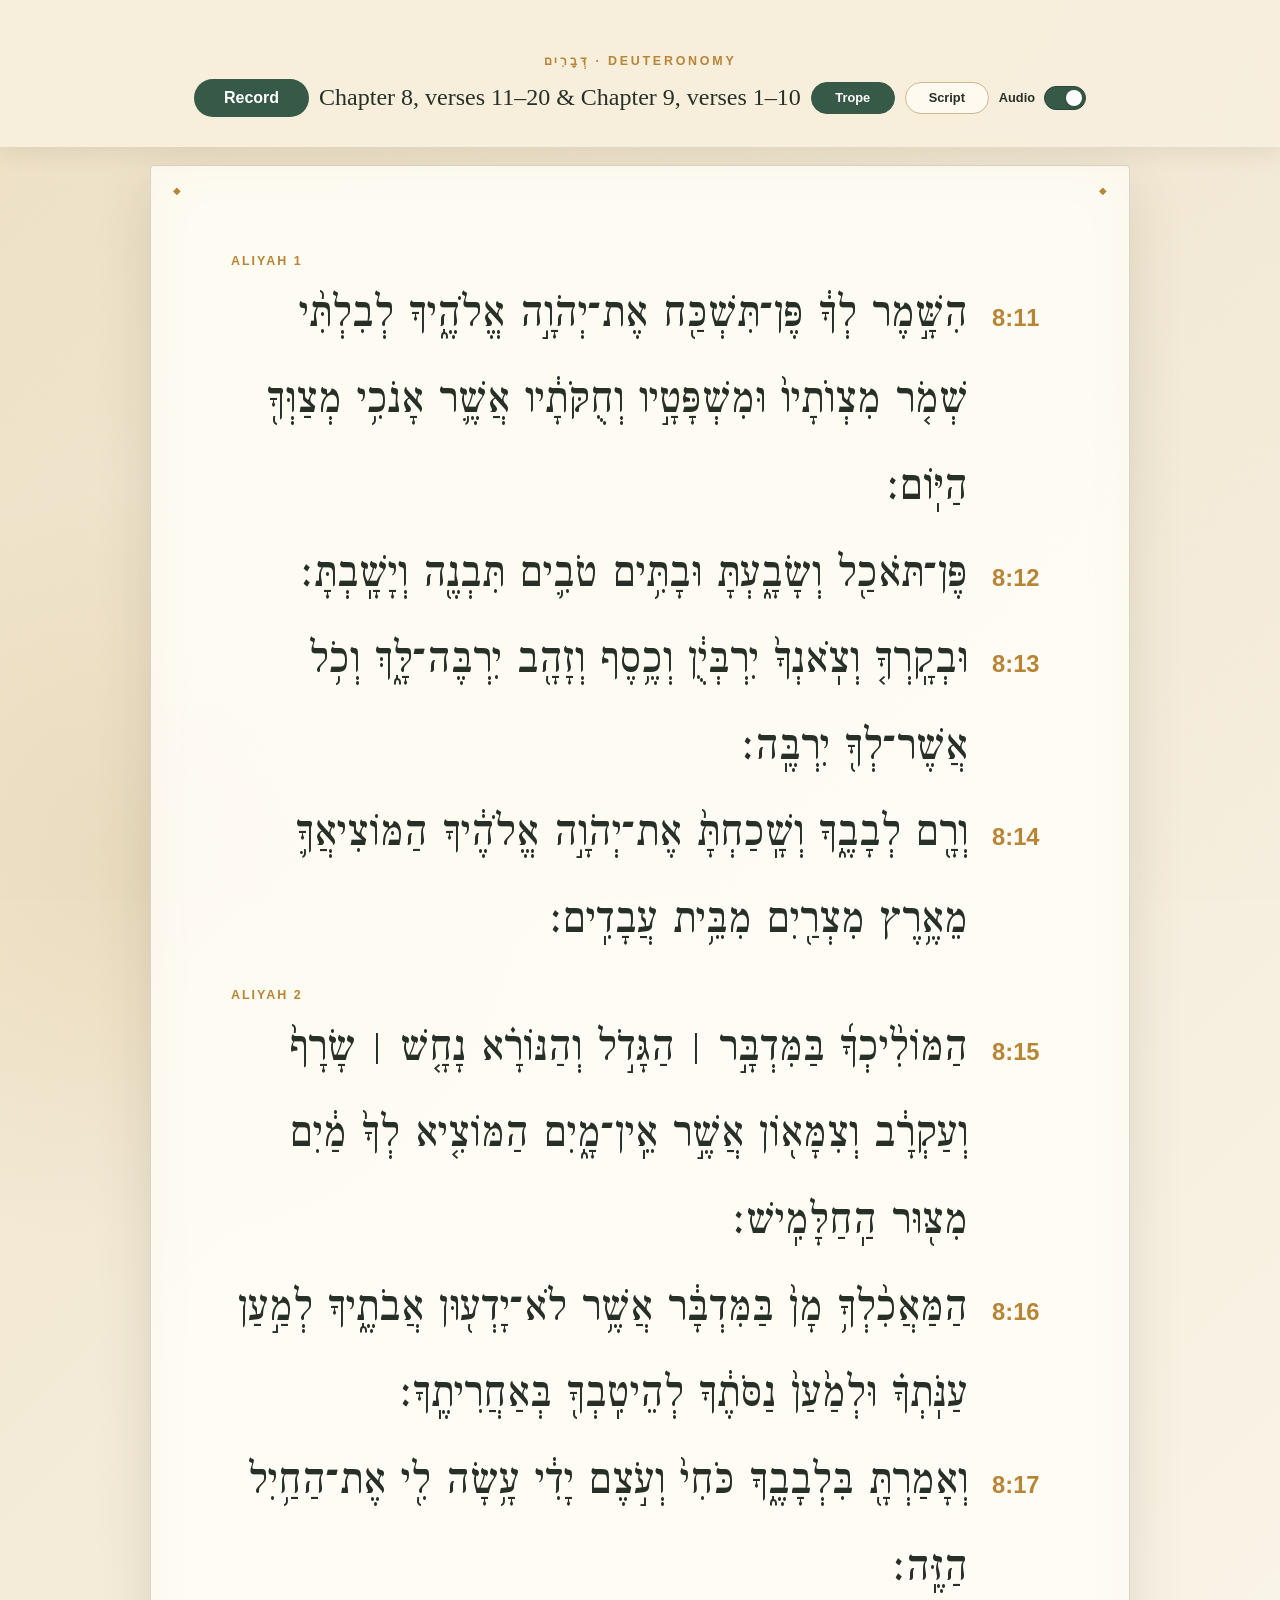
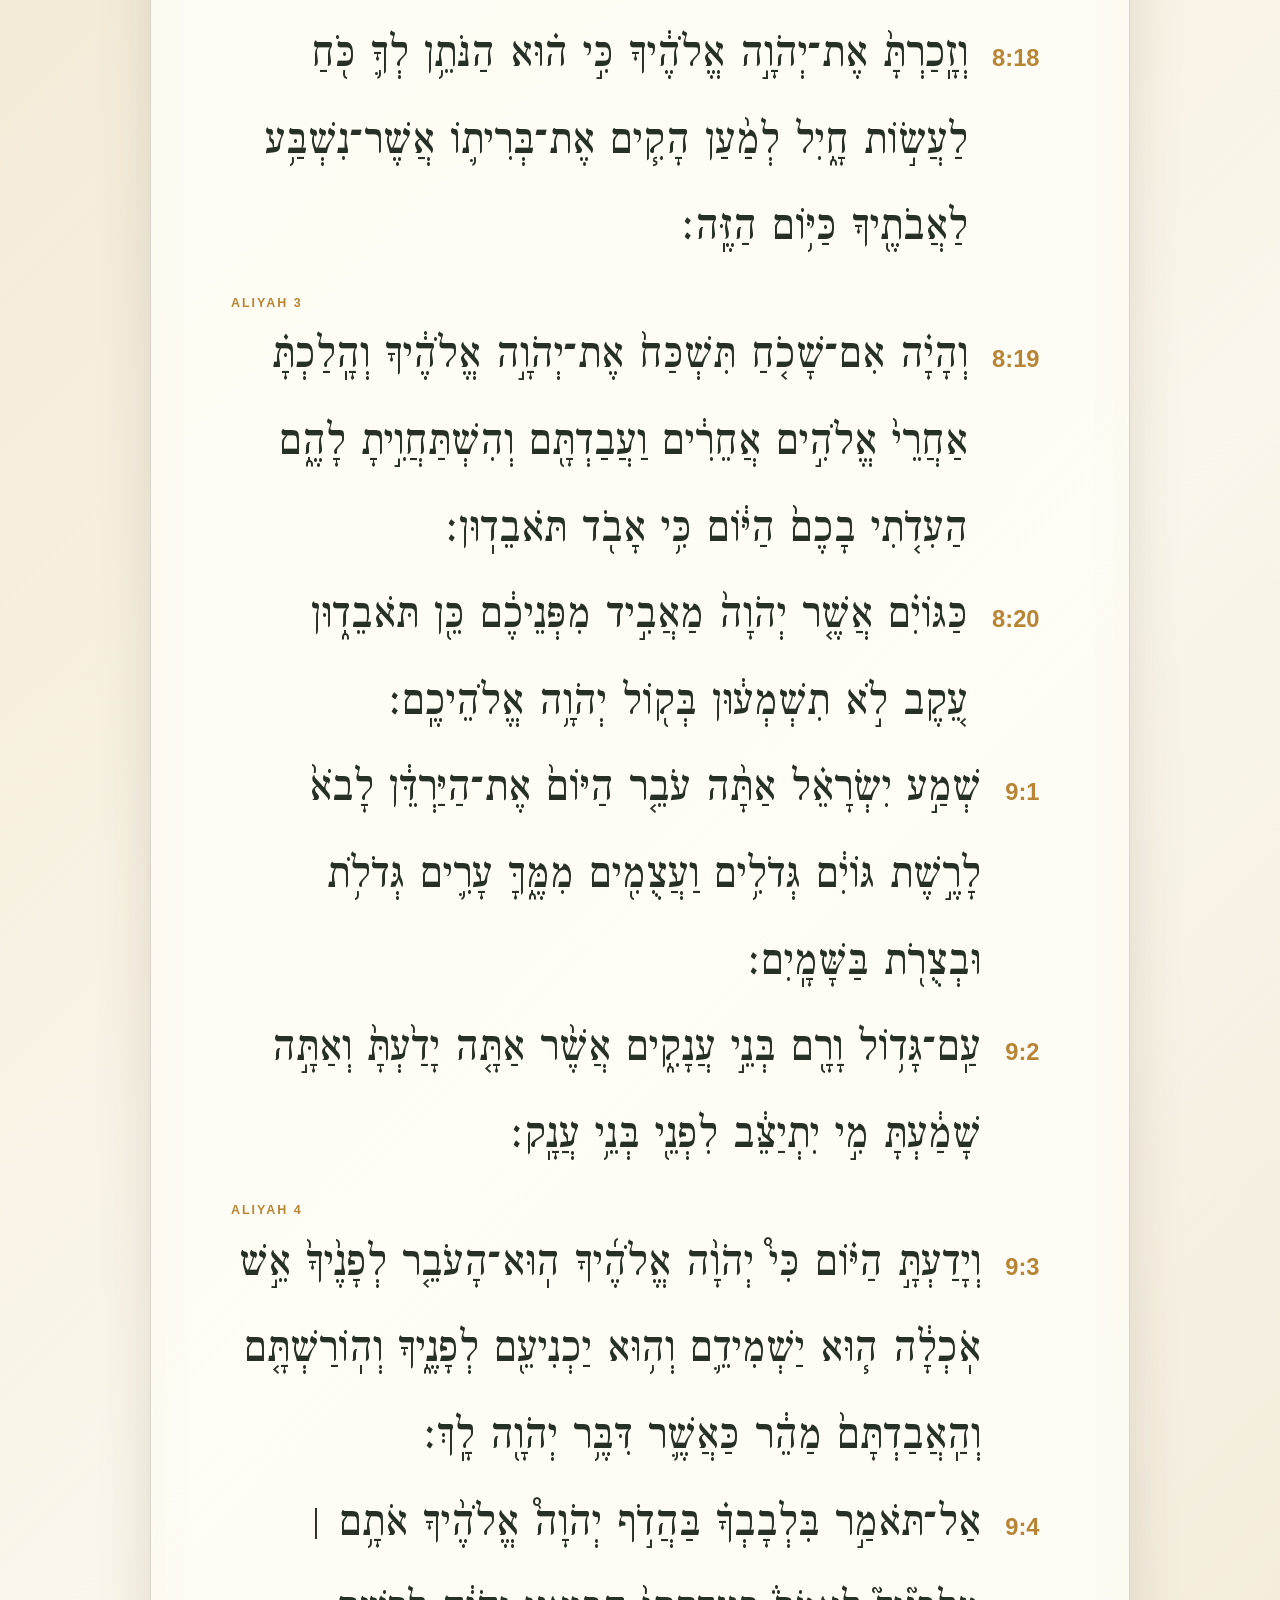
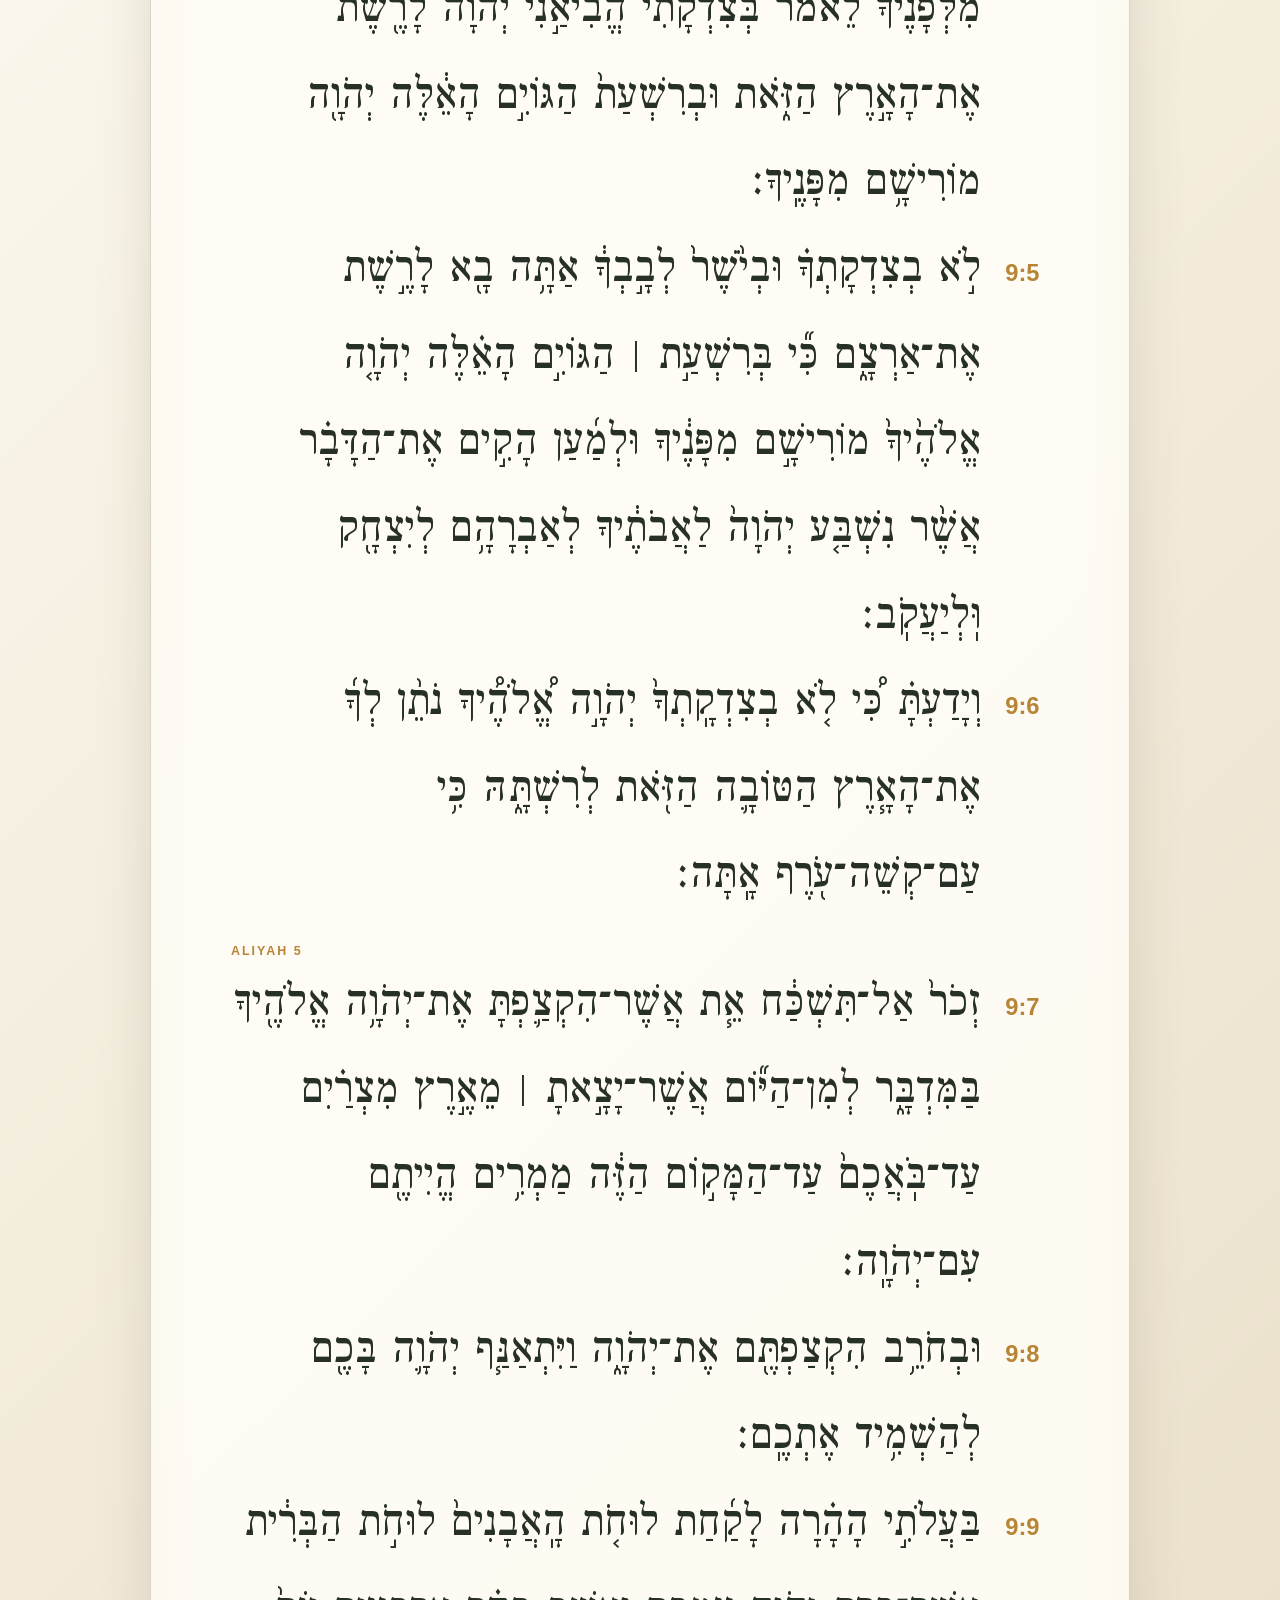
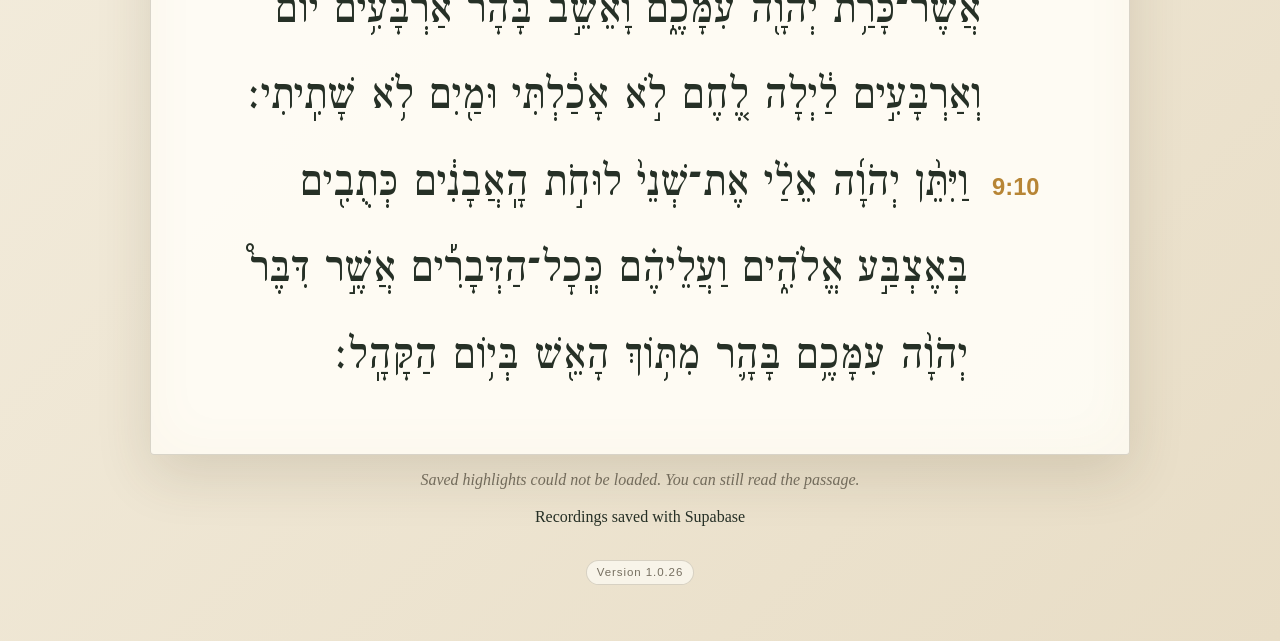
==== commit 7d22c1fb: "Enable phrase recording from Deuteronomy 8:14" ====
--- a/index.html
+++ b/index.html
@@ -8,7 +8,7 @@
   <link rel="preconnect" href="https://fonts.googleapis.com">
   <link rel="preconnect" href="https://fonts.gstatic.com" crossorigin>
   <link href="https://fonts.googleapis.com/css2?family=Frank+Ruhl+Libre:wght@400;600;700&display=swap" rel="stylesheet">
-  <link rel="stylesheet" href="styles.css?v=1.0.30">
+  <link rel="stylesheet" href="styles.css?v=1.0.32">
 </head>
 <body>
   <main class="page">
@@ -46,7 +46,7 @@
     <p class="audio-credit">Recordings saved with Supabase</p>
     <p class="version">Version 1.0.26</p>
   </main>
-  <script src="app.js?v=1.0.30"></script>
-  <script src="recordings.js?v=1.0.30"></script>
+  <script src="app.js?v=1.0.32"></script>
+  <script src="recordings.js?v=1.0.32"></script>
 </body>
 </html>
--- a/styles.css
+++ b/styles.css
@@ -222,7 +222,6 @@
 .verse-number:hover, .verse-number.playing { color: white; background: var(--green); }
 .verse-number:focus-visible { outline: 3px solid rgba(54,90,71,.4); outline-offset: 3px; }
 .verse-number:disabled { opacity: .55; cursor: wait; }
-.verse-actions { display: inline-flex; align-items: center; flex: 0 0 auto; gap: .1em; }
 .verse-line { unicode-bidi: isolate; }
 .word {
   border-radius: .12em;
@@ -262,10 +261,6 @@
   font: 600 .34em/1 Arial, sans-serif;
 }
 
-.group-audio-controls { display: none; }
-
-.group-audio-button.verse-record { color: #a43f32; font-size: .5em; }
-.group-audio-button.verse-record:hover { color: white; }
 .group-audio-button:hover { color: white; background: var(--green); border-color: var(--green); }
 .group-audio-button.record-group { color: #a43f32; }
 .group-audio-button.recording { color: white; background: #a43f32; border-color: #a43f32; animation: recording-pulse 1.2s infinite; }
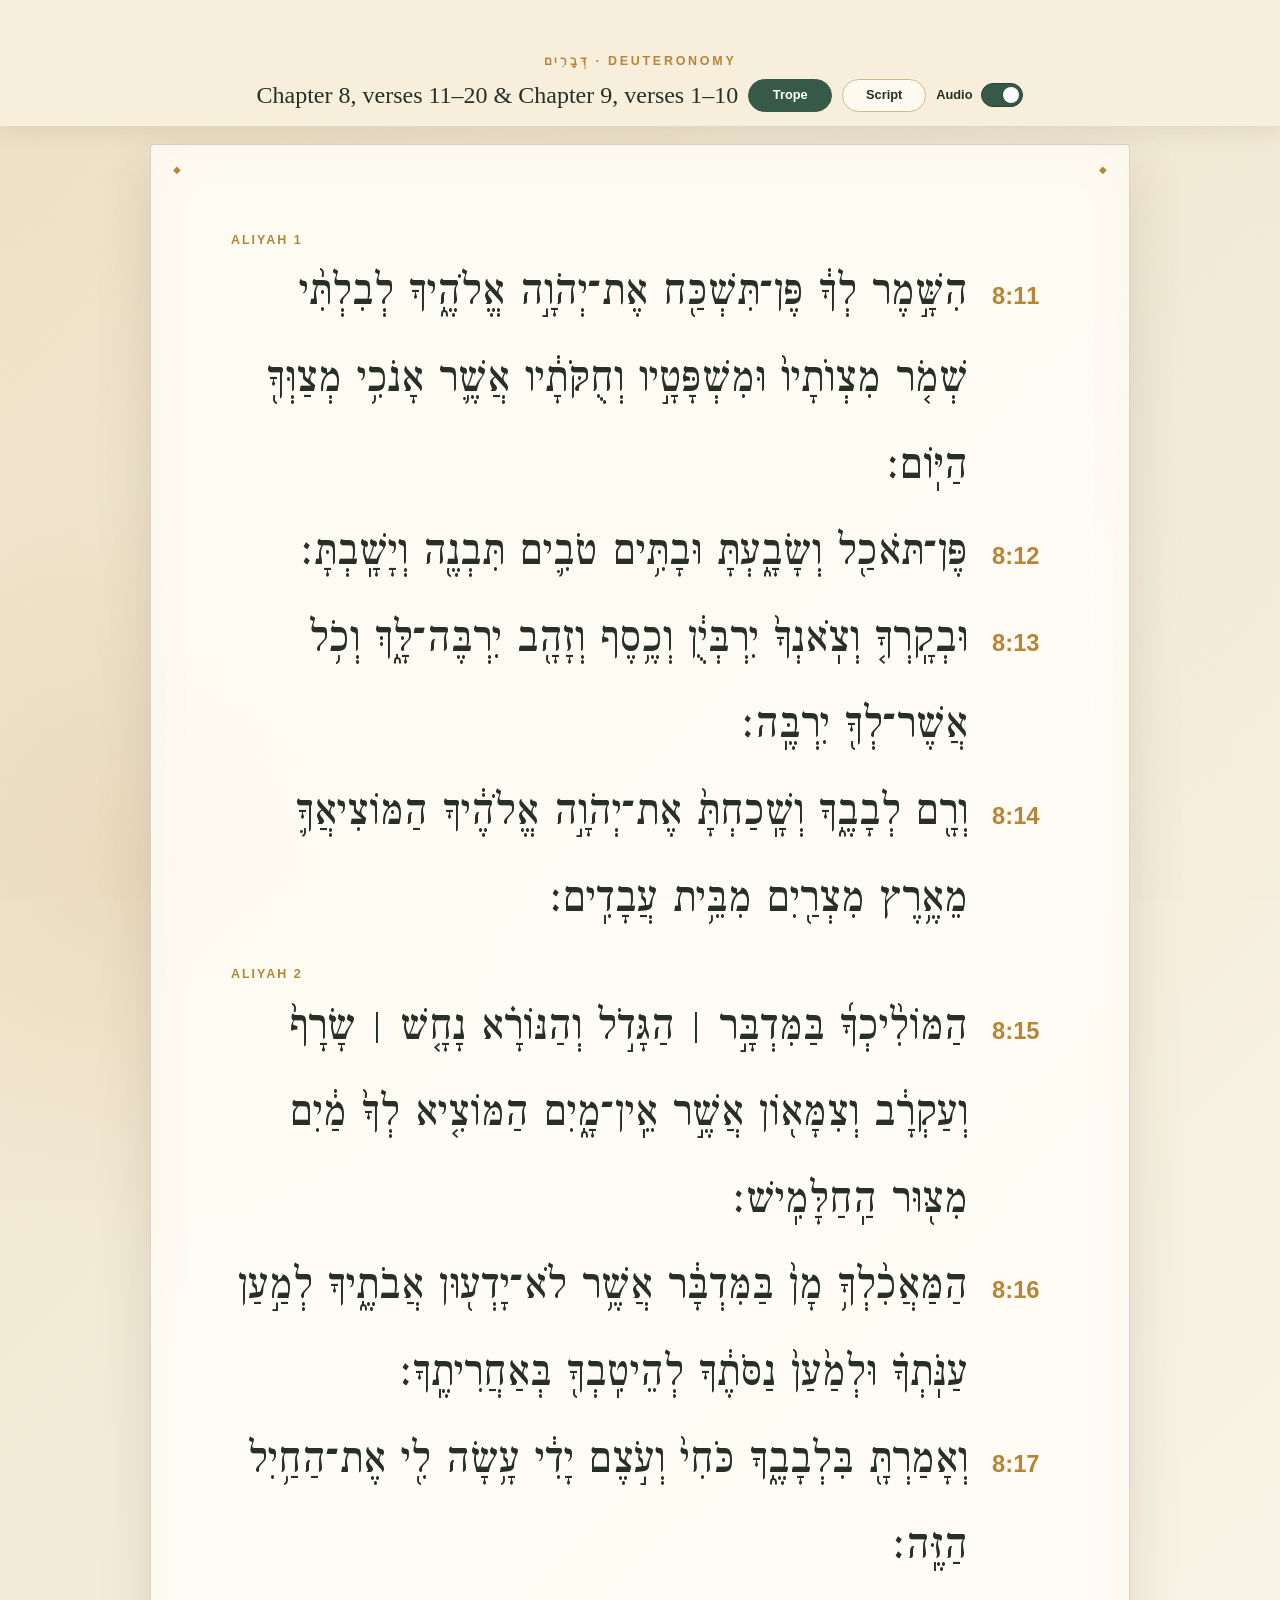
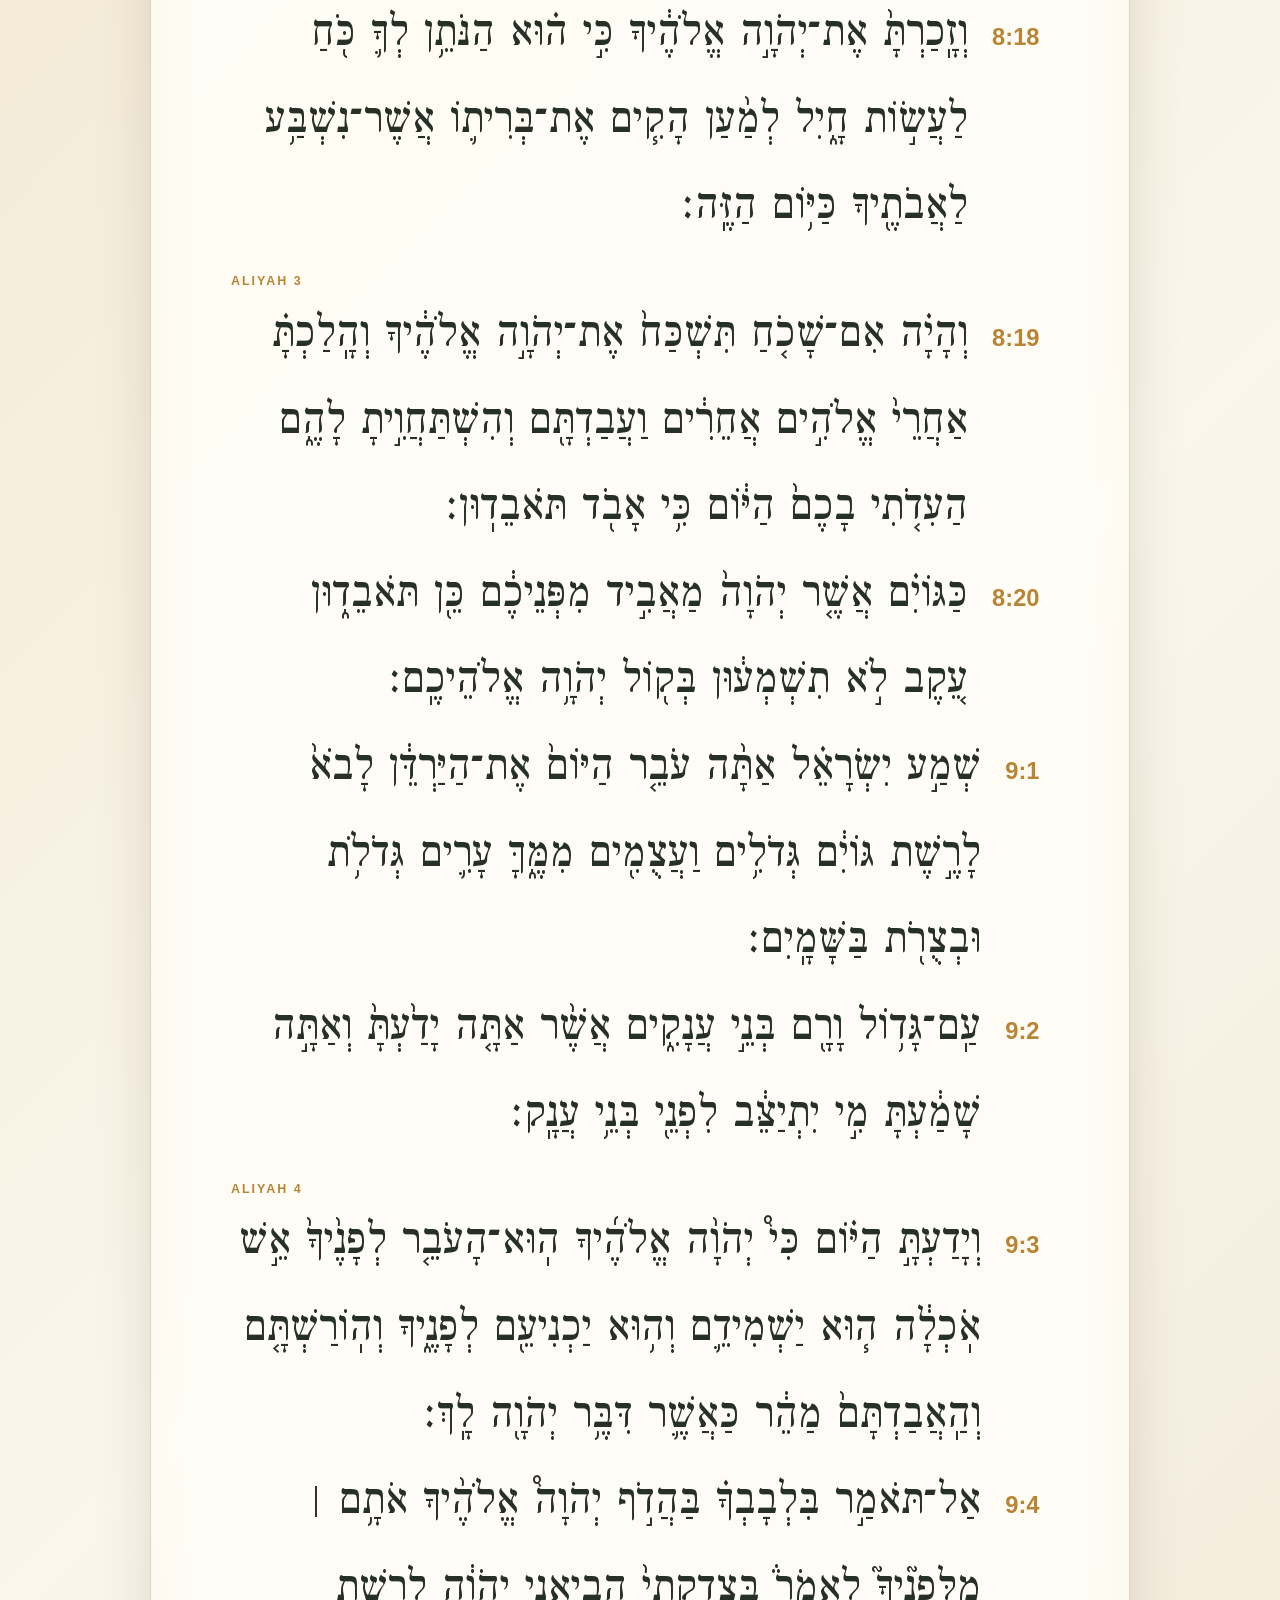
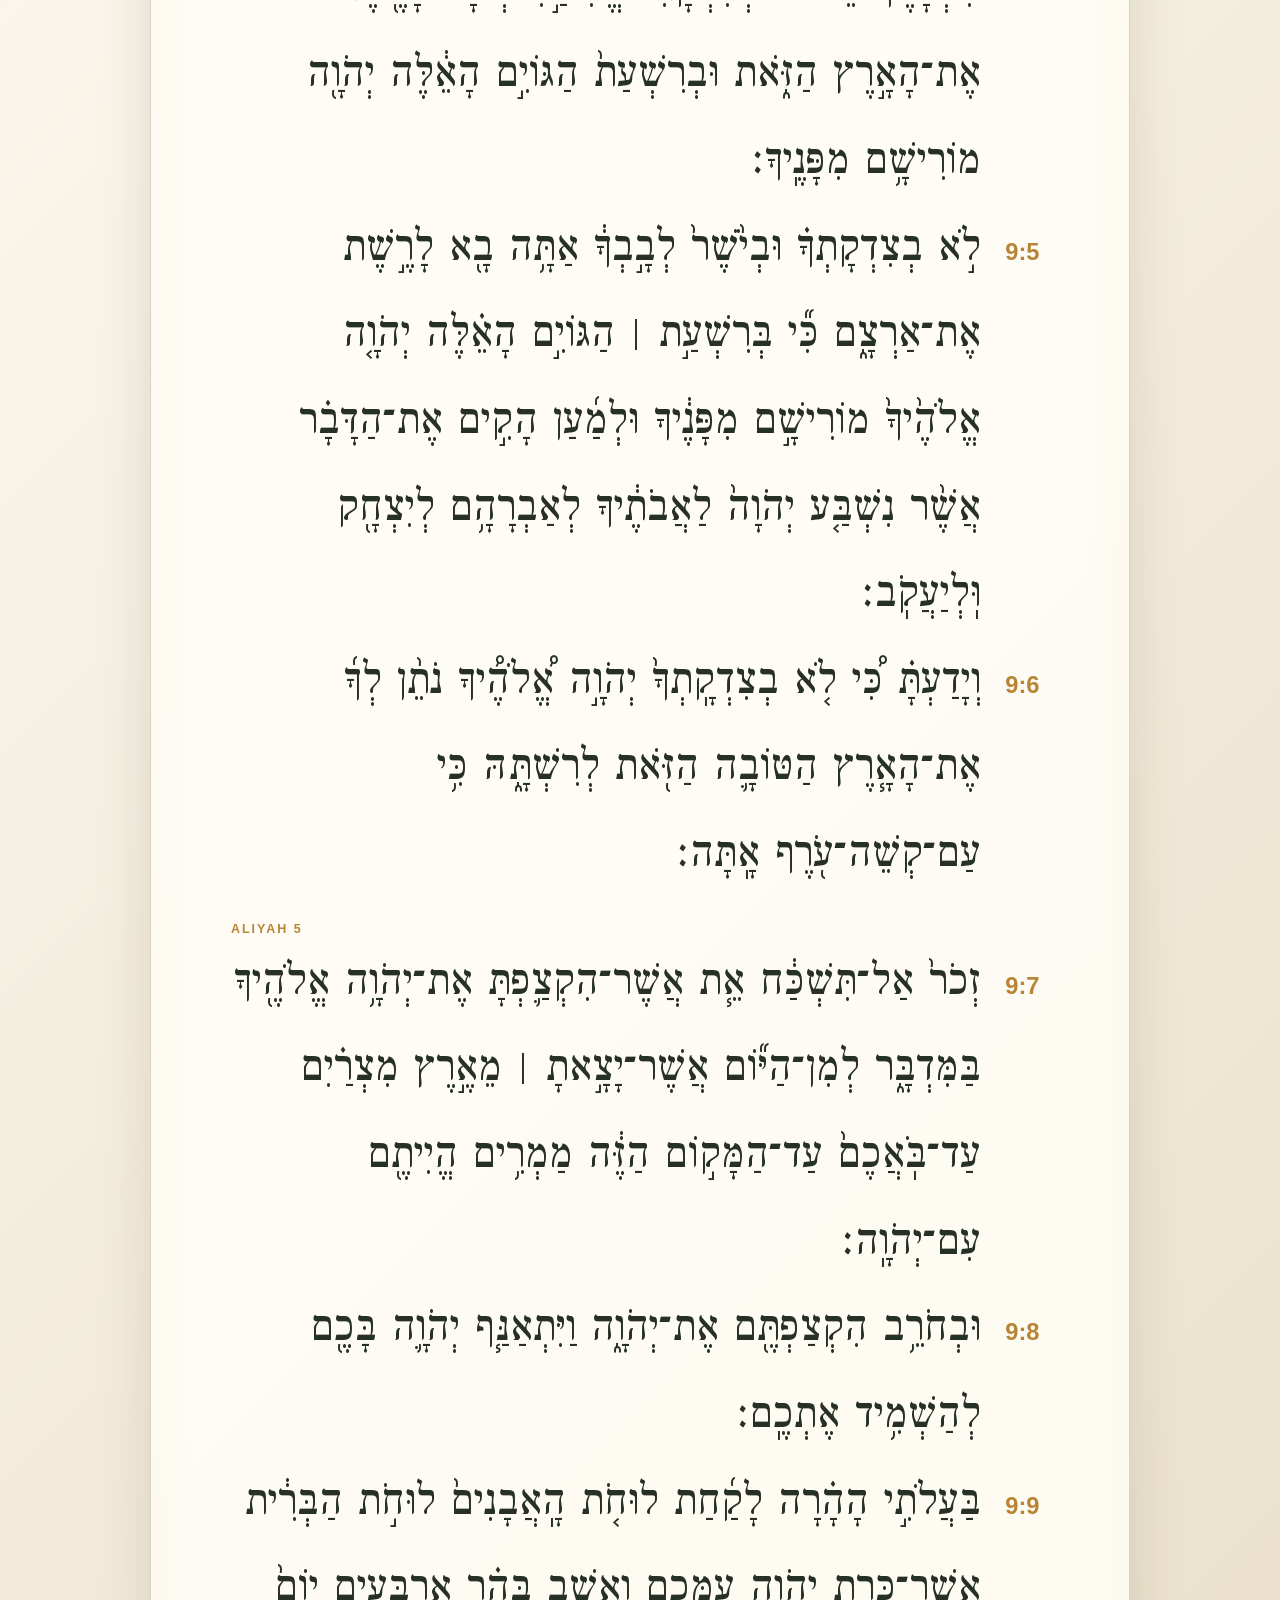
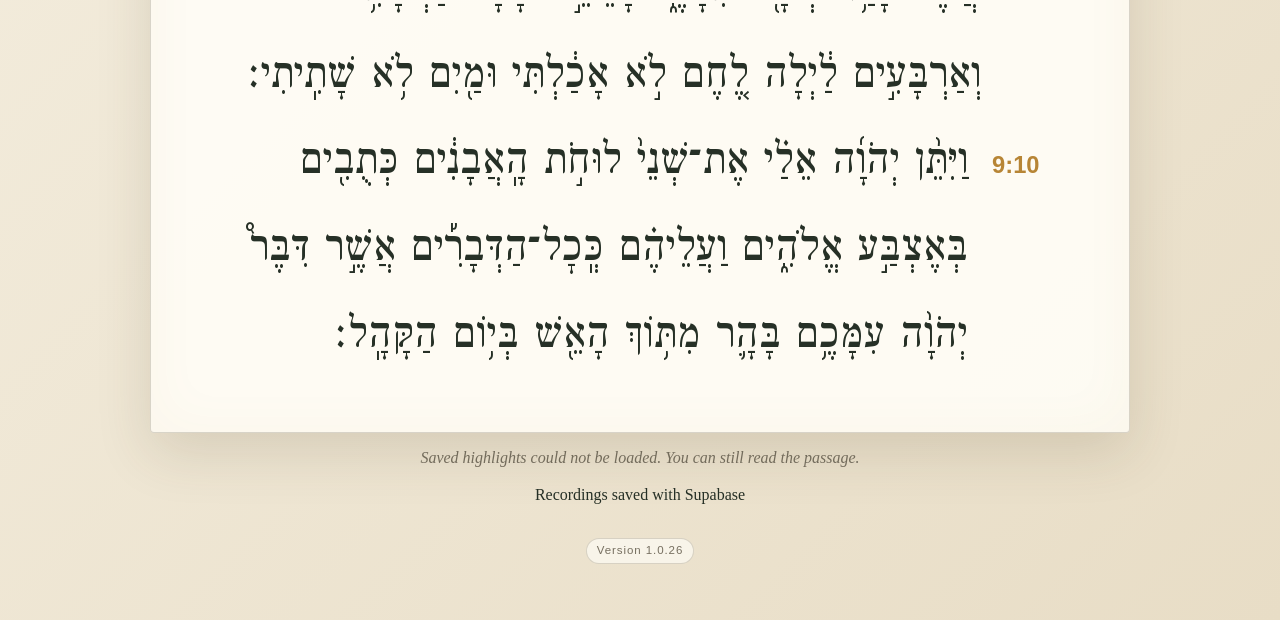
==== commit 4d82dc8b: "Remove recording controls and retain saved audio playback" ====
--- a/index.html
+++ b/index.html
@@ -8,14 +8,13 @@
   <link rel="preconnect" href="https://fonts.googleapis.com">
   <link rel="preconnect" href="https://fonts.gstatic.com" crossorigin>
   <link href="https://fonts.googleapis.com/css2?family=Frank+Ruhl+Libre:wght@400;600;700&display=swap" rel="stylesheet">
-  <link rel="stylesheet" href="styles.css?v=1.0.32">
+  <link rel="stylesheet" href="styles.css?v=1.0.33">
 </head>
 <body>
   <main class="page">
     <header class="page-header">
       <p class="eyebrow">דְּבָרִים · DEUTERONOMY</p>
       <div class="passage-heading">
-        <button id="record-button" type="button" aria-pressed="false" disabled>Record</button>
         <h1>Chapter 8, verses 11–20 &amp; Chapter 9, verses 1–10</h1>
         <div class="display-controls" role="group" aria-label="Display options">
           <button class="display-toggle active" id="trope-toggle" type="button" aria-pressed="true">Trope</button>
@@ -27,26 +26,14 @@
           </label>
         </div>
       </div>
-      <p id="record-status" role="status"></p>
     </header>
 
     <section class="passage-card" id="passage" aria-label="Deuteronomy chapter 8, verses 11 through 20 and chapter 9, verses 1 through 10"></section>
 
     <p class="status" id="status" aria-live="polite">Select words to create a phrase, or hover over a saved phrase to hear it.</p>
-    <section class="recordings-card" id="current-recording" aria-labelledby="recordings-heading" hidden>
-      <h2 id="recordings-heading">Current recording</h2>
-      <p>Only your current recording is available here. Times are shown in Pacific time.</p>
-      <div class="recordings-scroll">
-        <table class="recordings-table">
-          <thead><tr><th scope="col">Name</th><th scope="col">Start Time</th><th scope="col">Playback</th><th scope="col">Delete</th></tr></thead>
-          <tbody id="recordings-list"></tbody>
-        </table>
-      </div>
-    </section>
     <p class="audio-credit">Recordings saved with Supabase</p>
     <p class="version">Version 1.0.26</p>
   </main>
-  <script src="app.js?v=1.0.32"></script>
-  <script src="recordings.js?v=1.0.32"></script>
+  <script src="app.js?v=1.0.33"></script>
 </body>
 </html>
--- a/styles.css
+++ b/styles.css
@@ -59,7 +59,7 @@
   z-index: 20;
   top: 0;
   margin: -72px calc(50% - 50vw) 18px;
-  padding: 54px max(16px, calc((100vw - 980px) / 2)) 0;
+  padding: 54px max(16px, calc((100vw - 980px) / 2)) 14px;
   background: rgba(247, 239, 221, .96);
   box-shadow: 0 8px 20px rgba(72,57,31,.08);
   backdrop-filter: blur(8px);
@@ -81,7 +81,6 @@
 }
 
 .passage-heading h1 {
-  max-width: calc(100% - 10rem);
   margin: 0;
   font-size: clamp(1rem, 2.2vw, 1.5rem);
   font-weight: 400;
@@ -262,11 +261,7 @@
 }
 
 .group-audio-button:hover { color: white; background: var(--green); border-color: var(--green); }
-.group-audio-button.record-group { color: #a43f32; }
-.group-audio-button.recording { color: white; background: #a43f32; border-color: #a43f32; animation: recording-pulse 1.2s infinite; }
 .group-audio-button:disabled { opacity: .55; cursor: wait; }
-
-@keyframes recording-pulse { 50% { transform: scale(.88); opacity: .75; } }
 
 .script-mode .verse-row {
   font-family: "Stam Ashkenaz CLM", "Taamey Frank CLM", "Frank Ruhl Libre", serif;
@@ -331,17 +326,6 @@
 }
 
 @media (prefers-reduced-motion: reduce) { * { transition: none !important; animation: none !important; } }
-#record-button { padding: 10px 30px; border: 0; border-radius: 24px; background: var(--green); color: white; font: 600 1rem Arial, sans-serif; cursor: pointer; }
-#record-button[aria-pressed="true"] { background: #a63232; }
-#record-button:disabled { opacity: .6; cursor: wait; }
-#record-status { margin: 10px 0 0; min-height: 1.4em; color: var(--muted); font: .9rem Arial, sans-serif; }
-.passage-heading:has(#record-button[aria-pressed="true"]) + #record-status { display: none; }
 .recordings-card { margin: 24px 0; padding: 20px; background: var(--paper); border: 1px solid #d9c9a8; border-radius: 12px; }
 .recordings-card h2 { margin-top: 0; font-weight: 400; }
 .recordings-card p { color: var(--muted); font-size: .85rem; }
-.recordings-scroll { overflow-x: auto; }
-.recordings-table { width: 100%; border-collapse: collapse; text-align: left; font: .9rem Arial, sans-serif; }
-.recordings-table th, .recordings-table td { padding: 12px 8px; border-bottom: 1px solid #e4dac5; }
-.recordings-table input { width: 100%; min-width: 130px; padding: 8px; border: 1px solid #d9c9a8; border-radius: 5px; background: transparent; color: var(--ink); }
-.recordings-table audio { width: 240px; }
-.recordings-table button { padding: 8px 12px; border: 1px solid #c5a6a0; border-radius: 5px; background: transparent; color: #942f2f; cursor: pointer; }
